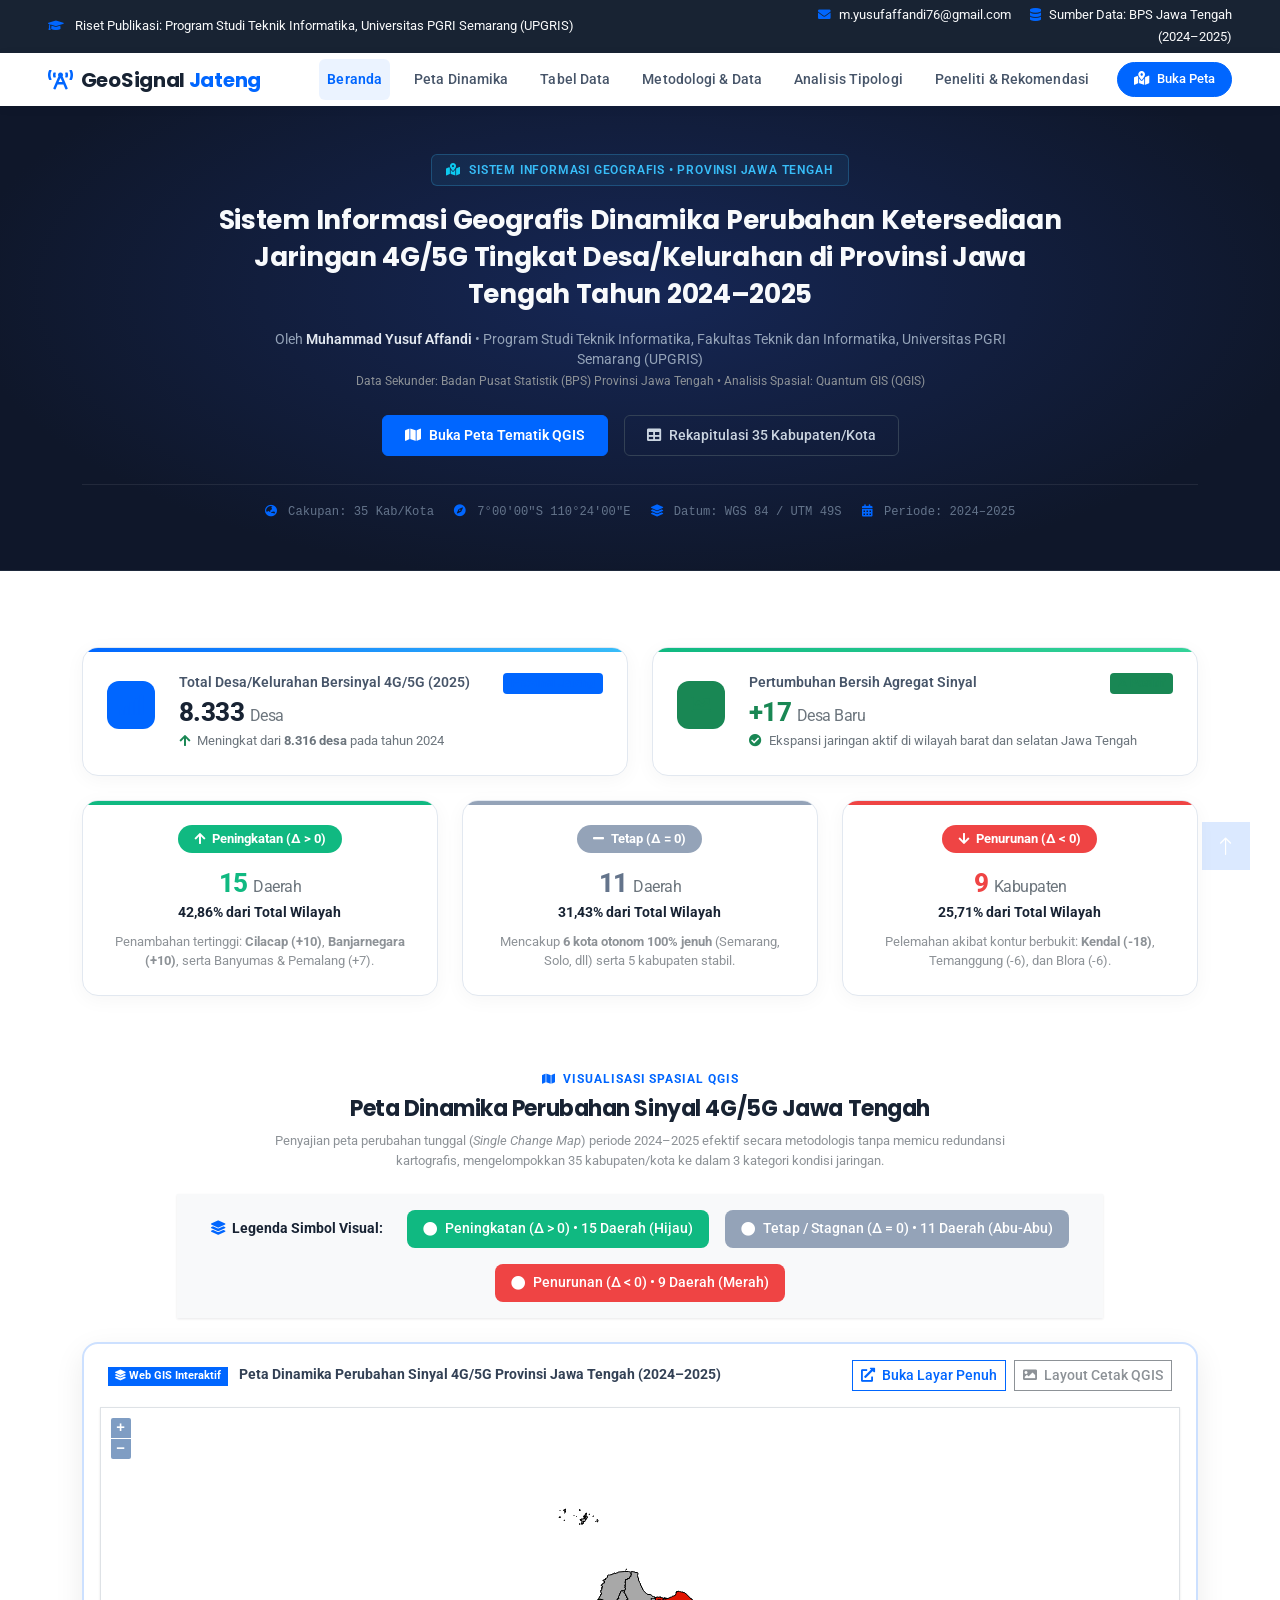
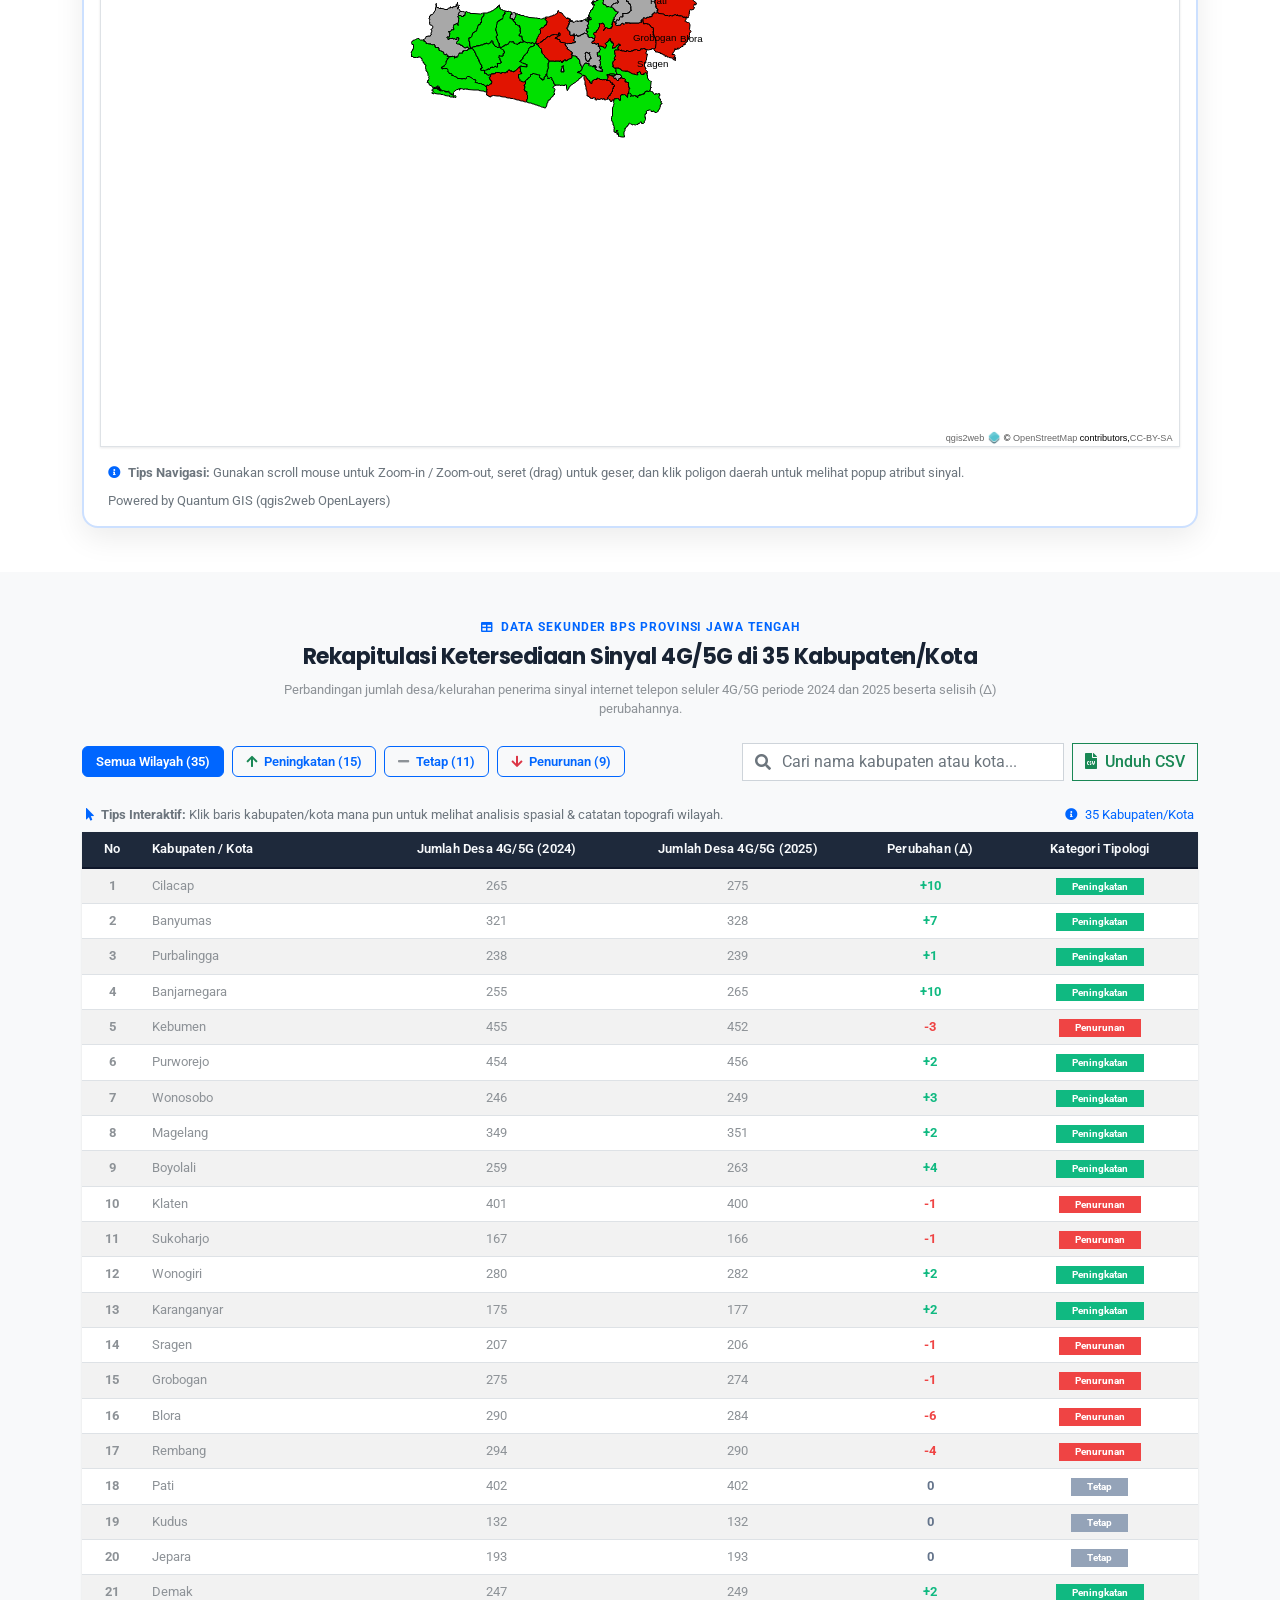
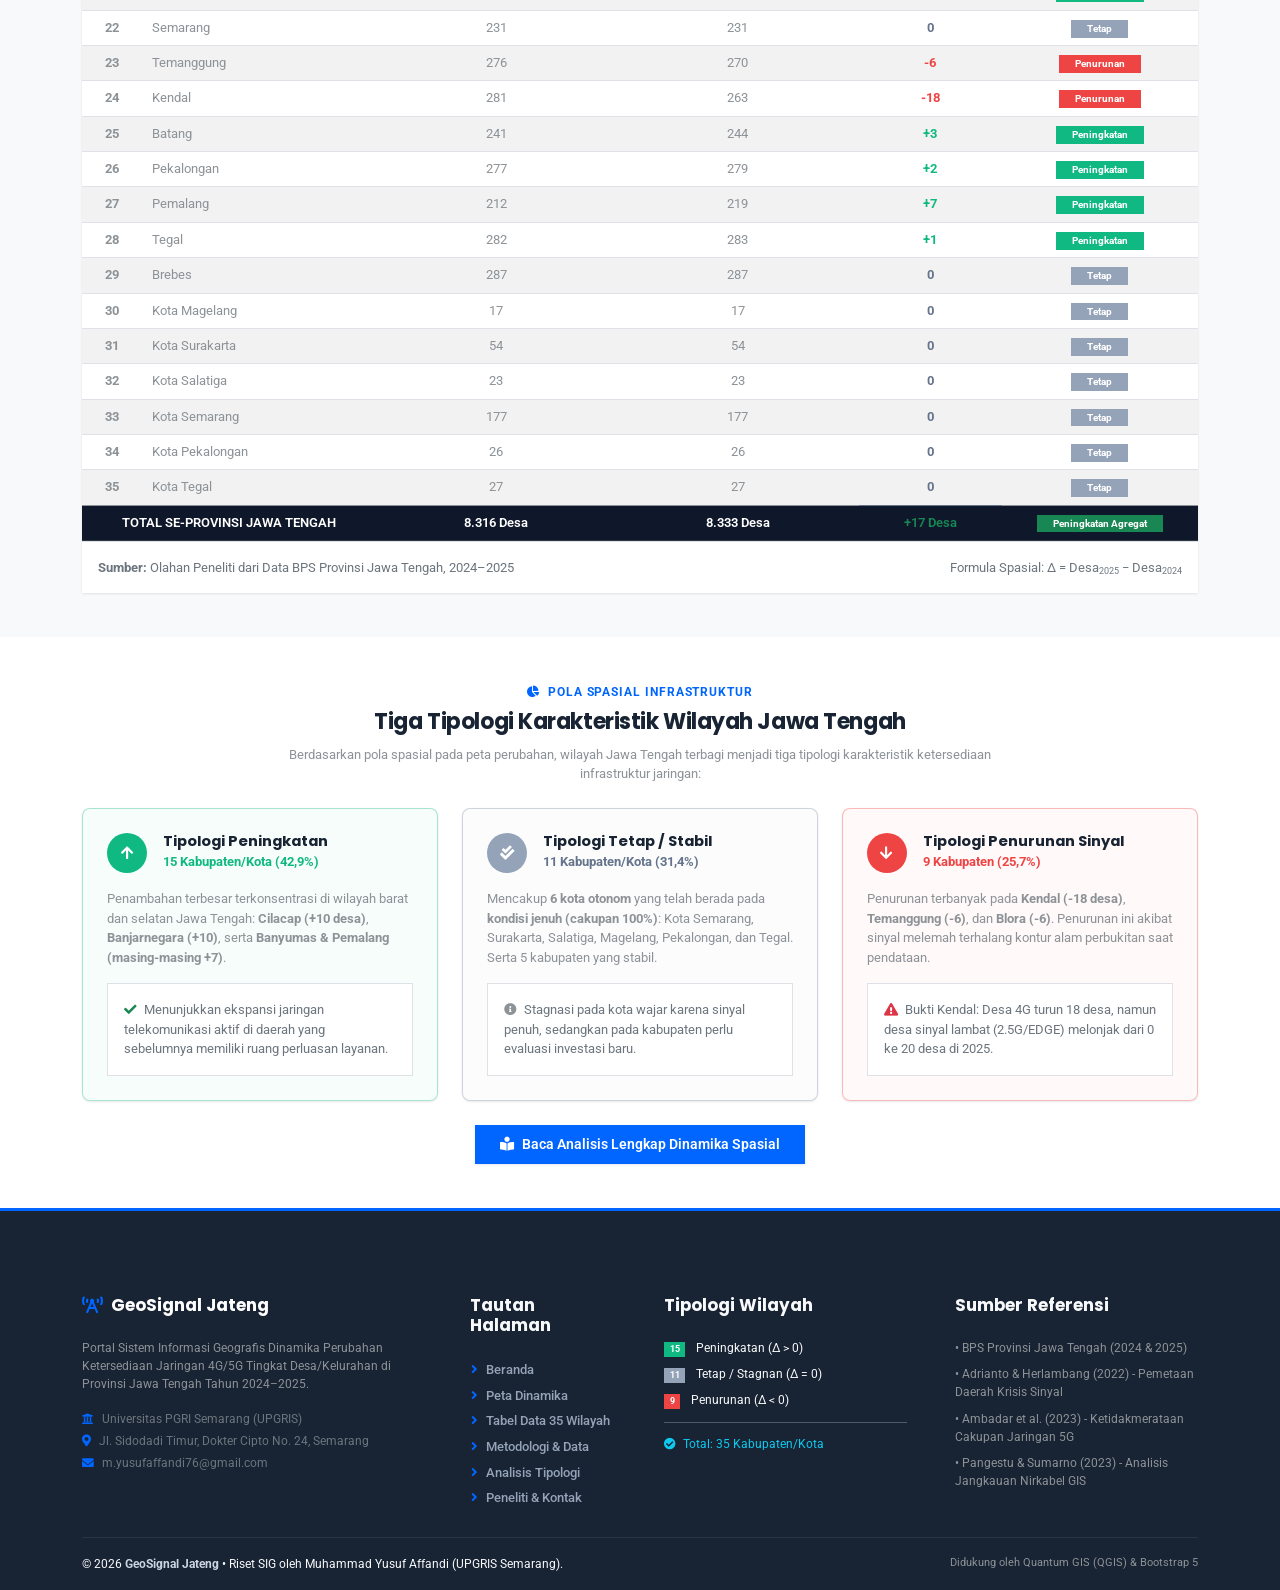
==== home-repair-website-template/index.html @ e132bce0 "feat(core): inisialisasi repositori sistem informasi geografis dinamika sinyal 4g/5g jateng" ====
<!DOCTYPE html>
<html lang="id">

<head>
    <meta charset="utf-8">
    <title>GeoSignal Jateng - SIG Dinamika Perubahan Jaringan 4G/5G Jawa Tengah (2024-2025)</title>
    <meta content="width=device-width, initial-scale=1.0" name="viewport">
    <meta content="Sistem Informasi Geografis, SIG 4G 5G, Jawa Tengah, QGIS, BPS Jateng, Dinamika Sinyal" name="keywords">
    <meta content="Visualisasi spasial perubahan ketersediaan jaringan sinyal 4G/5G tingkat desa/kelurahan di 35 Kabupaten/Kota Provinsi Jawa Tengah tahun 2024-2025 berbasis QGIS." name="description">

    <!-- Favicon -->
    <link href="img/favicon.ico" rel="icon">

    <!-- Google Web Fonts -->
    <link rel="preconnect" href="https://fonts.googleapis.com">
    <link rel="preconnect" href="https://fonts.gstatic.com" crossorigin>
    <link href="https://fonts.googleapis.com/css2?family=Roboto:wght@400;500;700&family=Poppins:wght@600;700;800&display=swap" rel="stylesheet"> 

    <!-- Icon Font Stylesheet -->
    <link href="https://cdnjs.cloudflare.com/ajax/libs/font-awesome/5.10.0/css/all.min.css" rel="stylesheet">
    <link href="https://cdn.jsdelivr.net/npm/bootstrap-icons@1.4.1/font/bootstrap-icons.css" rel="stylesheet">

    <!-- Libraries Stylesheet -->
    <link href="lib/animate/animate.min.css" rel="stylesheet">
    <link href="lib/owlcarousel/assets/owl.carousel.min.css" rel="stylesheet">

    <!-- Customized Bootstrap Stylesheet -->
    <link href="css/bootstrap.min.css" rel="stylesheet">

    <!-- Template Stylesheet -->
    <link href="css/style.css" rel="stylesheet">
</head>

<body>
    <!-- Spinner Start -->
    <div id="spinner" class="show bg-white position-fixed translate-middle w-100 vh-100 top-50 start-50 d-flex align-items-center justify-content-center">
        <div class="spinner-grow text-primary" role="status"></div>
    </div>
    <!-- Spinner End -->


    <!-- Topbar Start -->
    <div class="container-fluid bg-dark text-light px-0 py-1 d-none d-lg-block style="font-size: 0.82rem;" border-bottom border-primary border-opacity-25">
        <div class="row gx-0 align-items-center">
            <div class="col-lg-7 px-5 text-start">
                <small class="me-3">
                    <i class="fa fa-graduation-cap text-primary me-2"></i>
                    Riset Publikasi: Program Studi Teknik Informatika, Universitas PGRI Semarang (UPGRIS)
                </small>
            </div>
            <div class="col-lg-5 px-5 text-end">
                <small class="me-3">
                    <i class="fa fa-envelope text-primary me-2"></i>m.yusufaffandi76@gmail.com
                </small>
                <small>
                    <i class="fa fa-database text-primary me-2"></i>Sumber Data: BPS Jawa Tengah (2024–2025)
                </small>
            </div>
        </div>
    </div>
    <!-- Topbar End -->


    <!-- Navbar Start -->
    <nav class="navbar navbar-expand-lg bg-white navbar-light sticky-top px-4 px-lg-5 py-lg-0 shadow-sm">
        <a href="index.html" class="navbar-brand d-flex align-items-center">
            <h2 class="m-0 fw-bold">
                <i class="fa fa-broadcast-tower text-primary me-2"></i>GeoSignal <span class="text-primary">Jateng</span>
            </h2>
        </a>
        <button type="button" class="navbar-toggler" data-bs-toggle="collapse" data-bs-target="#navbarCollapse">
            <span class="navbar-toggler-icon"></span>
        </button>
        <div class="collapse navbar-collapse" id="navbarCollapse">
            <div class="navbar-nav ms-auto py-3 py-lg-0">
                <a href="index.html" class="nav-item nav-link active">Beranda</a>
                <a href="#peta-section" class="nav-item nav-link">Peta Dinamika</a>
                <a href="#tabel-section" class="nav-item nav-link">Tabel Data</a>
                <a href="about.html" class="nav-item nav-link">Metodologi &amp; Data</a>
                <a href="analisis.html" class="nav-item nav-link">Analisis Tipologi</a>
                <a href="contact.html" class="nav-item nav-link">Peneliti &amp; Rekomendasi</a>
            </div>
            <a href="#peta-section" class="btn btn-primary py-2 px-4 d-none d-lg-block ms-3">
                <i class="fa fa-map-marked-alt me-2"></i>Buka Peta
            </a>
        </div>
    </nav>
    <!-- Navbar End -->


    <!-- Hero Banner Start (Authentic Academic GIS & Cartographic Extent) -->
    <div class="container-fluid hero-academic-gis py-5 mb-5 wow fadeIn" data-wow-delay="0.1s">
        <div class="container text-center position-relative" style="z-index: 2;">
            <!-- Metadata Subjek & Wilayah -->
            <div class="hero-gis-meta">
                <i class="fa fa-map-marked-alt me-2 text-info"></i> Sistem Informasi Geografis &bull; Provinsi Jawa Tengah
            </div>

            <!-- Judul Artikel: Ukuran Proporsional, Solid & Bebas Efek AI Slop -->
            <h1 class="hero-academic-title">
                Sistem Informasi Geografis Dinamika Perubahan Ketersediaan Jaringan 4G/5G Tingkat Desa/Kelurahan di Provinsi Jawa Tengah Tahun 2024&ndash;2025
            </h1>

            <!-- Penulis & Sumber Data Ilmiah -->
            <p class="hero-author-text">
                Oleh <strong>Muhammad Yusuf Affandi</strong> &bull; Program Studi Teknik Informatika, Fakultas Teknik dan Informatika, Universitas PGRI Semarang (UPGRIS)
                <br>
                <span class="text-secondary small">Data Sekunder: Badan Pusat Statistik (BPS) Provinsi Jawa Tengah &bull; Analisis Spasial: Quantum GIS (QGIS)</span>
            </p>

            <!-- 2 Tombol Aksi Fungsional & Minimalis -->
            <div class="d-flex justify-content-center flex-wrap gap-3">
                <a href="#peta-section" class="btn btn-gis-primary">
                    <i class="fa fa-map me-2"></i>Buka Peta Tematik QGIS
                </a>
                <a href="#tabel-section" class="btn btn-gis-outline">
                    <i class="fa fa-table me-2"></i>Rekapitulasi 35 Kabupaten/Kota
                </a>
            </div>

            <!-- Strip Koordinat Geospasial Asli Jawa Tengah -->
            <div class="hero-spatial-strip">
                <span><i class="fa fa-globe-asia me-1 text-primary"></i> Cakupan: 35 Kab/Kota</span>
                <span><i class="fa fa-compass me-1 text-primary"></i> 7&deg;00'00"S 110&deg;24'00"E</span>
                <span><i class="fa fa-layer-group me-1 text-primary"></i> Datum: WGS 84 / UTM 49S</span>
                <span><i class="fa fa-calendar-alt me-1 text-primary"></i> Periode: 2024&ndash;2025</span>
            </div>
        </div>
    </div>
    <!-- Hero Banner End -->


    <!-- Key Metrics / Fact Counter Start (2-Tier Balanced Grid) -->
    <div class="container-xxl py-4">
        <div class="container">
            <!-- Tier 1: Agregat Provinsi Jawa Tengah -->
            <div class="row g-4 mb-4">
                <!-- Metrik 1: Total Desa 4G/5G 2025 -->
                <div class="col-lg-6 wow fadeInUp" data-wow-delay="0.1s">
                    <div class="metric-card-modern border-accent-primary h-100 d-flex align-items-center p-4">
                        <div class="metric-icon-box bg-primary bg-opacity-10 text-primary me-4">
                            <i class="fa fa-signal"></i>
                        </div>
                        <div class="flex-grow-1">
                            <div class="d-flex justify-content-between align-items-baseline mb-1">
                                <span class="metric-label mb-0">Total Desa/Kelurahan Bersinyal 4G/5G (2025)</span>
                                <span class="metric-pill-tag bg-primary bg-opacity-10 text-primary">Provinsi Jateng</span>
                            </div>
                            <div class="metric-val-large text-dark mb-1">8.333 <span class="fs-6 fw-normal text-muted">Desa</span></div>
                            <div class="text-muted small">
                                <i class="fa fa-arrow-up text-success me-1"></i> Meningkat dari <strong>8.316 desa</strong> pada tahun 2024
                            </div>
                        </div>
                    </div>
                </div>

                <!-- Metrik 2: Pertumbuhan Agregat Bersih -->
                <div class="col-lg-6 wow fadeInUp" data-wow-delay="0.2s">
                    <div class="metric-card-modern border-accent-success h-100 d-flex align-items-center p-4">
                        <div class="metric-icon-box bg-success bg-opacity-10 text-success me-4">
                            <i class="fa fa-chart-line"></i>
                        </div>
                        <div class="flex-grow-1">
                            <div class="d-flex justify-content-between align-items-baseline mb-1">
                                <span class="metric-label mb-0">Pertumbuhan Bersih Agregat Sinyal</span>
                                <span class="metric-pill-tag bg-success bg-opacity-10 text-success">&Delta; Positif</span>
                            </div>
                            <div class="metric-val-large text-success mb-1">+17 <span class="fs-6 fw-normal text-muted">Desa Baru</span></div>
                            <div class="text-muted small">
                                <i class="fa fa-check-circle text-success me-1"></i> Ekspansi jaringan aktif di wilayah barat dan selatan Jawa Tengah
                            </div>
                        </div>
                    </div>
                </div>
            </div>

            <!-- Tier 2: Tiga Tipologi Spasial Jawa Tengah (Grid 3 Simetris) -->
            <div class="row g-4 text-center">
                <!-- Tipologi 1: Peningkatan -->
                <div class="col-md-4 wow fadeInUp" data-wow-delay="0.3s">
                    <div class="metric-card-modern border-accent-peningkatan h-100 p-4">
                        <div class="badge-peningkatan d-inline-block px-3 py-1 rounded-pill mb-3 fw-bold small">
                            <i class="fa fa-arrow-up me-1"></i> Peningkatan (&Delta; &gt; 0)
                        </div>
                        <div class="metric-val-large text-peningkatan mb-1">15 <span class="fs-6 fw-normal text-muted">Daerah</span></div>
                        <div class="fw-bold text-dark mb-2">42,86% dari Total Wilayah</div>
                        <p class="text-secondary small mb-0">
                            Penambahan tertinggi: <strong>Cilacap (+10)</strong>, <strong>Banjarnegara (+10)</strong>, serta Banyumas &amp; Pemalang (+7).
                        </p>
                    </div>
                </div>

                <!-- Tipologi 2: Tetap / Stagnan -->
                <div class="col-md-4 wow fadeInUp" data-wow-delay="0.4s">
                    <div class="metric-card-modern border-accent-tetap h-100 p-4">
                        <div class="badge-tetap d-inline-block px-3 py-1 rounded-pill mb-3 fw-bold small">
                            <i class="fa fa-minus me-1"></i> Tetap (&Delta; = 0)
                        </div>
                        <div class="metric-val-large text-tetap mb-1">11 <span class="fs-6 fw-normal text-muted">Daerah</span></div>
                        <div class="fw-bold text-dark mb-2">31,43% dari Total Wilayah</div>
                        <p class="text-secondary small mb-0">
                            Mencakup <strong>6 kota otonom 100% jenuh</strong> (Semarang, Solo, dll) serta 5 kabupaten stabil.
                        </p>
                    </div>
                </div>

                <!-- Tipologi 3: Penurunan Sinyal -->
                <div class="col-md-4 wow fadeInUp" data-wow-delay="0.5s">
                    <div class="metric-card-modern border-accent-penurunan h-100 p-4">
                        <div class="badge-penurunan d-inline-block px-3 py-1 rounded-pill mb-3 fw-bold small">
                            <i class="fa fa-arrow-down me-1"></i> Penurunan (&Delta; &lt; 0)
                        </div>
                        <div class="metric-val-large text-penurunan mb-1">9 <span class="fs-6 fw-normal text-muted">Kabupaten</span></div>
                        <div class="fw-bold text-dark mb-2">25,71% dari Total Wilayah</div>
                        <p class="text-secondary small mb-0">
                            Pelemahan akibat kontur berbukit: <strong>Kendal (-18)</strong>, Temanggung (-6), dan Blora (-6).
                        </p>
                    </div>
                </div>
            </div>
        </div>
    </div>
    <!-- Key Metrics End -->


    <!-- Interactive Map Section Start -->
    <div id="peta-section" class="container-xxl py-5">
        <div class="container">
            <div class="text-center mx-auto mb-4 wow fadeInUp" data-wow-delay="0.1s" style="max-width: 760px;">
                <span class="section-kicker"><i class="fa fa-map me-1"></i> Visualisasi Spasial QGIS</span>
                <h2 class="display-6 fw-bold text-dark">Peta Dinamika Perubahan Sinyal 4G/5G Jawa Tengah</h2>
                <p class="text-secondary small mb-0">
                    Penyajian peta perubahan tunggal (<em>Single Change Map</em>) periode 2024–2025 efektif secara metodologis tanpa memicu redundansi kartografis, mengelompokkan 35 kabupaten/kota ke dalam 3 kategori kondisi jaringan.
                </p>
            </div>

            <!-- Legenda Resmi -->
            <div class="row justify-content-center mb-4 wow fadeInUp" data-wow-delay="0.2s">
                <div class="col-lg-10">
                    <div class="card border-0 shadow-sm p-3 bg-light rounded-3">
                        <div class="d-flex flex-wrap justify-content-center align-items-center gap-3">
                            <span class="fw-bold text-dark me-2"><i class="fa fa-layer-group text-primary me-1"></i> Legenda Simbol Visual:</span>
                            <div class="legend-badge-item badge-peningkatan">
                                <i class="fa fa-circle me-2"></i> Peningkatan (&Delta; &gt; 0) &bull; 15 Daerah (Hijau)
                            </div>
                            <div class="legend-badge-item badge-tetap">
                                <i class="fa fa-circle me-2"></i> Tetap / Stagnan (&Delta; = 0) &bull; 11 Daerah (Abu-Abu)
                            </div>
                            <div class="legend-badge-item badge-penurunan">
                                <i class="fa fa-circle me-2"></i> Penurunan (&Delta; &lt; 0) &bull; 9 Daerah (Merah)
                            </div>
                        </div>
                    </div>
                </div>
            </div>

            <!-- Wadah Peta Tematik (Iframe Web GIS qgis2web OpenLayers) -->
            <div class="row justify-content-center wow fadeInUp" data-wow-delay="0.3s">
                <div class="col-lg-12">
                    <div class="map-frame-box p-3">
                        <div class="d-flex justify-content-between align-items-center mb-3 px-2 flex-wrap gap-2">
                            <div>
                                <span class="badge bg-primary me-2"><i class="fa fa-layer-group"></i> Web GIS Interaktif</span>
                                <strong>Peta Dinamika Perubahan Sinyal 4G/5G Provinsi Jawa Tengah (2024–2025)</strong>
                            </div>
                            <div class="d-flex align-items-center gap-2">
                                <a href="peta/index.html" target="_blank" class="btn btn-sm btn-outline-primary" title="Buka peta interaktif di tab baru">
                                    <i class="fa fa-external-link-alt me-1"></i> Buka Layar Penuh
                                </a>
                                <button class="btn btn-sm btn-outline-secondary" data-bs-toggle="modal" data-bs-target="#mapZoomModal" title="Lihat gambar layout cetak resmi">
                                    <i class="fa fa-image me-1"></i> Layout Cetak QGIS
                                </button>
                            </div>
                        </div>

                        <!-- Iframe Peta Interaktif qgis2web -->
                        <div class="position-relative overflow-hidden rounded-3 border bg-light shadow-sm" style="height: 640px;">
                            <iframe src="peta/index.html" class="w-100 h-100 border-0" title="Peta Interaktif Dinamika Sinyal 4G/5G Jawa Tengah" allowfullscreen></iframe>
                        </div>

                        <div class="d-flex justify-content-between align-items-center mt-3 px-2 text-muted small flex-wrap gap-2">
                            <span><i class="fa fa-info-circle text-primary me-1"></i> <strong>Tips Navigasi:</strong> Gunakan scroll mouse untuk Zoom-in / Zoom-out, seret (drag) untuk geser, dan klik poligon daerah untuk melihat popup atribut sinyal.</span>
                            <span>Powered by Quantum GIS (qgis2web OpenLayers)</span>
                        </div>
                    </div>
                </div>
            </div>
        </div>
    </div>
    <!-- Interactive Map Section End -->


    <!-- Interactive Data Table Section Start -->
    <div id="tabel-section" class="container-xxl py-5 bg-light">
        <div class="container">
            <div class="text-center mx-auto mb-4 wow fadeInUp" data-wow-delay="0.1s" style="max-width: 760px;">
                <span class="section-kicker"><i class="fa fa-table me-1"></i> Data Sekunder BPS Provinsi Jawa Tengah</span>
                <h2 class="display-6 fw-bold text-dark">Rekapitulasi Ketersediaan Sinyal 4G/5G di 35 Kabupaten/Kota</h2>
                <p class="text-secondary small mb-0">
                    Perbandingan jumlah desa/kelurahan penerima sinyal internet telepon seluler 4G/5G periode 2024 dan 2025 beserta selisih (&Delta;) perubahannya.
                </p>
            </div>

            <!-- Kontrol Filter & Pencarian -->
            <div class="row align-items-center mb-4 g-3 wow fadeInUp" data-wow-delay="0.2s">
                <div class="col-md-7">
                    <div class="filter-btn-group d-flex flex-wrap gap-2">
                        <button type="button" class="btn btn-filter-status active btn-primary" data-filter="all">
                            Semua Wilayah (<span id="visible-row-count">35</span>)
                        </button>
                        <button type="button" class="btn btn-filter-status btn-outline-primary" data-filter="peningkatan">
                            <i class="fa fa-arrow-up text-success me-1"></i> Peningkatan (15)
                        </button>
                        <button type="button" class="btn btn-filter-status btn-outline-primary" data-filter="tetap">
                            <i class="fa fa-minus text-secondary me-1"></i> Tetap (11)
                        </button>
                        <button type="button" class="btn btn-filter-status btn-outline-primary" data-filter="penurunan">
                            <i class="fa fa-arrow-down text-danger me-1"></i> Penurunan (9)
                        </button>
                    </div>
                </div>
                <div class="col-md-5 d-flex gap-2">
                    <div class="input-group">
                        <span class="input-group-text bg-white border-end-0"><i class="fa fa-search text-muted"></i></span>
                        <input type="text" id="table-search-input" class="form-control border-start-0 ps-0" placeholder="Cari nama kabupaten atau kota...">
                    </div>
                    <button class="btn btn-outline-success text-nowrap" id="btn-export-csv" title="Unduh Tabel Data CSV">
                        <i class="fa fa-file-csv me-1"></i> Unduh CSV
                    </button>
                </div>
            </div>

            <!-- Tip Klik Baris -->
            <div class="d-flex justify-content-between align-items-center mb-2 px-1 text-muted small">
                <span><i class="fa fa-mouse-pointer text-primary me-1"></i> <strong>Tips Interaktif:</strong> Klik baris kabupaten/kota mana pun untuk melihat analisis spasial &amp; catatan topografi wilayah.</span>
                <span class="text-primary fw-semibold"><i class="fa fa-info-circle me-1"></i> 35 Kabupaten/Kota</span>
            </div>

            <!-- Tabel Data -->
            <div class="card border-0 shadow-sm rounded-4 overflow-hidden wow fadeInUp" data-wow-delay="0.3s">
                <div class="table-responsive">
                    <table class="table table-striped table-hover table-geosignal mb-0 align-middle" id="table-35-jateng">
                        <thead>
                            <tr>
                                <th class="text-center" style="width: 60px;">No</th>
                                <th>Kabupaten / Kota</th>
                                <th class="text-center">Jumlah Desa 4G/5G (2024)</th>
                                <th class="text-center">Jumlah Desa 4G/5G (2025)</th>
                                <th class="text-center">Perubahan (&Delta;)</th>
                                <th class="text-center">Kategori Tipologi</th>
                            </tr>
                        </thead>
                        <tbody id="data-table-body">
                            <tr data-status="peningkatan">
                                <td class="text-center fw-bold">1</td>
                                <td class="fw-semibold">Cilacap</td>
                                <td class="text-center">265</td>
                                <td class="text-center">275</td>
                                <td class="text-center fw-bold text-peningkatan">+10</td>
                                <td class="text-center"><span class="badge badge-peningkatan px-3 py-1">Peningkatan</span></td>
                            </tr>
                            <tr data-status="peningkatan">
                                <td class="text-center fw-bold">2</td>
                                <td class="fw-semibold">Banyumas</td>
                                <td class="text-center">321</td>
                                <td class="text-center">328</td>
                                <td class="text-center fw-bold text-peningkatan">+7</td>
                                <td class="text-center"><span class="badge badge-peningkatan px-3 py-1">Peningkatan</span></td>
                            </tr>
                            <tr data-status="peningkatan">
                                <td class="text-center fw-bold">3</td>
                                <td class="fw-semibold">Purbalingga</td>
                                <td class="text-center">238</td>
                                <td class="text-center">239</td>
                                <td class="text-center fw-bold text-peningkatan">+1</td>
                                <td class="text-center"><span class="badge badge-peningkatan px-3 py-1">Peningkatan</span></td>
                            </tr>
                            <tr data-status="peningkatan">
                                <td class="text-center fw-bold">4</td>
                                <td class="fw-semibold">Banjarnegara</td>
                                <td class="text-center">255</td>
                                <td class="text-center">265</td>
                                <td class="text-center fw-bold text-peningkatan">+10</td>
                                <td class="text-center"><span class="badge badge-peningkatan px-3 py-1">Peningkatan</span></td>
                            </tr>
                            <tr data-status="penurunan">
                                <td class="text-center fw-bold">5</td>
                                <td class="fw-semibold">Kebumen</td>
                                <td class="text-center">455</td>
                                <td class="text-center">452</td>
                                <td class="text-center fw-bold text-penurunan">-3</td>
                                <td class="text-center"><span class="badge badge-penurunan px-3 py-1">Penurunan</span></td>
                            </tr>
                            <tr data-status="peningkatan">
                                <td class="text-center fw-bold">6</td>
                                <td class="fw-semibold">Purworejo</td>
                                <td class="text-center">454</td>
                                <td class="text-center">456</td>
                                <td class="text-center fw-bold text-peningkatan">+2</td>
                                <td class="text-center"><span class="badge badge-peningkatan px-3 py-1">Peningkatan</span></td>
                            </tr>
                            <tr data-status="peningkatan">
                                <td class="text-center fw-bold">7</td>
                                <td class="fw-semibold">Wonosobo</td>
                                <td class="text-center">246</td>
                                <td class="text-center">249</td>
                                <td class="text-center fw-bold text-peningkatan">+3</td>
                                <td class="text-center"><span class="badge badge-peningkatan px-3 py-1">Peningkatan</span></td>
                            </tr>
                            <tr data-status="peningkatan">
                                <td class="text-center fw-bold">8</td>
                                <td class="fw-semibold">Magelang</td>
                                <td class="text-center">349</td>
                                <td class="text-center">351</td>
                                <td class="text-center fw-bold text-peningkatan">+2</td>
                                <td class="text-center"><span class="badge badge-peningkatan px-3 py-1">Peningkatan</span></td>
                            </tr>
                            <tr data-status="peningkatan">
                                <td class="text-center fw-bold">9</td>
                                <td class="fw-semibold">Boyolali</td>
                                <td class="text-center">259</td>
                                <td class="text-center">263</td>
                                <td class="text-center fw-bold text-peningkatan">+4</td>
                                <td class="text-center"><span class="badge badge-peningkatan px-3 py-1">Peningkatan</span></td>
                            </tr>
                            <tr data-status="penurunan">
                                <td class="text-center fw-bold">10</td>
                                <td class="fw-semibold">Klaten</td>
                                <td class="text-center">401</td>
                                <td class="text-center">400</td>
                                <td class="text-center fw-bold text-penurunan">-1</td>
                                <td class="text-center"><span class="badge badge-penurunan px-3 py-1">Penurunan</span></td>
                            </tr>
                            <tr data-status="penurunan">
                                <td class="text-center fw-bold">11</td>
                                <td class="fw-semibold">Sukoharjo</td>
                                <td class="text-center">167</td>
                                <td class="text-center">166</td>
                                <td class="text-center fw-bold text-penurunan">-1</td>
                                <td class="text-center"><span class="badge badge-penurunan px-3 py-1">Penurunan</span></td>
                            </tr>
                            <tr data-status="peningkatan">
                                <td class="text-center fw-bold">12</td>
                                <td class="fw-semibold">Wonogiri</td>
                                <td class="text-center">280</td>
                                <td class="text-center">282</td>
                                <td class="text-center fw-bold text-peningkatan">+2</td>
                                <td class="text-center"><span class="badge badge-peningkatan px-3 py-1">Peningkatan</span></td>
                            </tr>
                            <tr data-status="peningkatan">
                                <td class="text-center fw-bold">13</td>
                                <td class="fw-semibold">Karanganyar</td>
                                <td class="text-center">175</td>
                                <td class="text-center">177</td>
                                <td class="text-center fw-bold text-peningkatan">+2</td>
                                <td class="text-center"><span class="badge badge-peningkatan px-3 py-1">Peningkatan</span></td>
                            </tr>
                            <tr data-status="penurunan">
                                <td class="text-center fw-bold">14</td>
                                <td class="fw-semibold">Sragen</td>
                                <td class="text-center">207</td>
                                <td class="text-center">206</td>
                                <td class="text-center fw-bold text-penurunan">-1</td>
                                <td class="text-center"><span class="badge badge-penurunan px-3 py-1">Penurunan</span></td>
                            </tr>
                            <tr data-status="penurunan">
                                <td class="text-center fw-bold">15</td>
                                <td class="fw-semibold">Grobogan</td>
                                <td class="text-center">275</td>
                                <td class="text-center">274</td>
                                <td class="text-center fw-bold text-penurunan">-1</td>
                                <td class="text-center"><span class="badge badge-penurunan px-3 py-1">Penurunan</span></td>
                            </tr>
                            <tr data-status="penurunan">
                                <td class="text-center fw-bold">16</td>
                                <td class="fw-semibold">Blora</td>
                                <td class="text-center">290</td>
                                <td class="text-center">284</td>
                                <td class="text-center fw-bold text-penurunan">-6</td>
                                <td class="text-center"><span class="badge badge-penurunan px-3 py-1">Penurunan</span></td>
                            </tr>
                            <tr data-status="penurunan">
                                <td class="text-center fw-bold">17</td>
                                <td class="fw-semibold">Rembang</td>
                                <td class="text-center">294</td>
                                <td class="text-center">290</td>
                                <td class="text-center fw-bold text-penurunan">-4</td>
                                <td class="text-center"><span class="badge badge-penurunan px-3 py-1">Penurunan</span></td>
                            </tr>
                            <tr data-status="tetap">
                                <td class="text-center fw-bold">18</td>
                                <td class="fw-semibold">Pati</td>
                                <td class="text-center">402</td>
                                <td class="text-center">402</td>
                                <td class="text-center fw-bold text-tetap">0</td>
                                <td class="text-center"><span class="badge badge-tetap px-3 py-1">Tetap</span></td>
                            </tr>
                            <tr data-status="tetap">
                                <td class="text-center fw-bold">19</td>
                                <td class="fw-semibold">Kudus</td>
                                <td class="text-center">132</td>
                                <td class="text-center">132</td>
                                <td class="text-center fw-bold text-tetap">0</td>
                                <td class="text-center"><span class="badge badge-tetap px-3 py-1">Tetap</span></td>
                            </tr>
                            <tr data-status="tetap">
                                <td class="text-center fw-bold">20</td>
                                <td class="fw-semibold">Jepara</td>
                                <td class="text-center">193</td>
                                <td class="text-center">193</td>
                                <td class="text-center fw-bold text-tetap">0</td>
                                <td class="text-center"><span class="badge badge-tetap px-3 py-1">Tetap</span></td>
                            </tr>
                            <tr data-status="peningkatan">
                                <td class="text-center fw-bold">21</td>
                                <td class="fw-semibold">Demak</td>
                                <td class="text-center">247</td>
                                <td class="text-center">249</td>
                                <td class="text-center fw-bold text-peningkatan">+2</td>
                                <td class="text-center"><span class="badge badge-peningkatan px-3 py-1">Peningkatan</span></td>
                            </tr>
                            <tr data-status="tetap">
                                <td class="text-center fw-bold">22</td>
                                <td class="fw-semibold">Semarang</td>
                                <td class="text-center">231</td>
                                <td class="text-center">231</td>
                                <td class="text-center fw-bold text-tetap">0</td>
                                <td class="text-center"><span class="badge badge-tetap px-3 py-1">Tetap</span></td>
                            </tr>
                            <tr data-status="penurunan">
                                <td class="text-center fw-bold">23</td>
                                <td class="fw-semibold">Temanggung</td>
                                <td class="text-center">276</td>
                                <td class="text-center">270</td>
                                <td class="text-center fw-bold text-penurunan">-6</td>
                                <td class="text-center"><span class="badge badge-penurunan px-3 py-1">Penurunan</span></td>
                            </tr>
                            <tr data-status="penurunan">
                                <td class="text-center fw-bold">24</td>
                                <td class="fw-semibold">Kendal</td>
                                <td class="text-center">281</td>
                                <td class="text-center">263</td>
                                <td class="text-center fw-bold text-penurunan">-18</td>
                                <td class="text-center"><span class="badge badge-penurunan px-3 py-1">Penurunan</span></td>
                            </tr>
                            <tr data-status="peningkatan">
                                <td class="text-center fw-bold">25</td>
                                <td class="fw-semibold">Batang</td>
                                <td class="text-center">241</td>
                                <td class="text-center">244</td>
                                <td class="text-center fw-bold text-peningkatan">+3</td>
                                <td class="text-center"><span class="badge badge-peningkatan px-3 py-1">Peningkatan</span></td>
                            </tr>
                            <tr data-status="peningkatan">
                                <td class="text-center fw-bold">26</td>
                                <td class="fw-semibold">Pekalongan</td>
                                <td class="text-center">277</td>
                                <td class="text-center">279</td>
                                <td class="text-center fw-bold text-peningkatan">+2</td>
                                <td class="text-center"><span class="badge badge-peningkatan px-3 py-1">Peningkatan</span></td>
                            </tr>
                            <tr data-status="peningkatan">
                                <td class="text-center fw-bold">27</td>
                                <td class="fw-semibold">Pemalang</td>
                                <td class="text-center">212</td>
                                <td class="text-center">219</td>
                                <td class="text-center fw-bold text-peningkatan">+7</td>
                                <td class="text-center"><span class="badge badge-peningkatan px-3 py-1">Peningkatan</span></td>
                            </tr>
                            <tr data-status="peningkatan">
                                <td class="text-center fw-bold">28</td>
                                <td class="fw-semibold">Tegal</td>
                                <td class="text-center">282</td>
                                <td class="text-center">283</td>
                                <td class="text-center fw-bold text-peningkatan">+1</td>
                                <td class="text-center"><span class="badge badge-peningkatan px-3 py-1">Peningkatan</span></td>
                            </tr>
                            <tr data-status="tetap">
                                <td class="text-center fw-bold">29</td>
                                <td class="fw-semibold">Brebes</td>
                                <td class="text-center">287</td>
                                <td class="text-center">287</td>
                                <td class="text-center fw-bold text-tetap">0</td>
                                <td class="text-center"><span class="badge badge-tetap px-3 py-1">Tetap</span></td>
                            </tr>
                            <tr data-status="tetap">
                                <td class="text-center fw-bold">30</td>
                                <td class="fw-semibold">Kota Magelang</td>
                                <td class="text-center">17</td>
                                <td class="text-center">17</td>
                                <td class="text-center fw-bold text-tetap">0</td>
                                <td class="text-center"><span class="badge badge-tetap px-3 py-1">Tetap</span></td>
                            </tr>
                            <tr data-status="tetap">
                                <td class="text-center fw-bold">31</td>
                                <td class="fw-semibold">Kota Surakarta</td>
                                <td class="text-center">54</td>
                                <td class="text-center">54</td>
                                <td class="text-center fw-bold text-tetap">0</td>
                                <td class="text-center"><span class="badge badge-tetap px-3 py-1">Tetap</span></td>
                            </tr>
                            <tr data-status="tetap">
                                <td class="text-center fw-bold">32</td>
                                <td class="fw-semibold">Kota Salatiga</td>
                                <td class="text-center">23</td>
                                <td class="text-center">23</td>
                                <td class="text-center fw-bold text-tetap">0</td>
                                <td class="text-center"><span class="badge badge-tetap px-3 py-1">Tetap</span></td>
                            </tr>
                            <tr data-status="tetap">
                                <td class="text-center fw-bold">33</td>
                                <td class="fw-semibold">Kota Semarang</td>
                                <td class="text-center">177</td>
                                <td class="text-center">177</td>
                                <td class="text-center fw-bold text-tetap">0</td>
                                <td class="text-center"><span class="badge badge-tetap px-3 py-1">Tetap</span></td>
                            </tr>
                            <tr data-status="tetap">
                                <td class="text-center fw-bold">34</td>
                                <td class="fw-semibold">Kota Pekalongan</td>
                                <td class="text-center">26</td>
                                <td class="text-center">26</td>
                                <td class="text-center fw-bold text-tetap">0</td>
                                <td class="text-center"><span class="badge badge-tetap px-3 py-1">Tetap</span></td>
                            </tr>
                            <tr data-status="tetap">
                                <td class="text-center fw-bold">35</td>
                                <td class="fw-semibold">Kota Tegal</td>
                                <td class="text-center">27</td>
                                <td class="text-center">27</td>
                                <td class="text-center fw-bold text-tetap">0</td>
                                <td class="text-center"><span class="badge badge-tetap px-3 py-1">Tetap</span></td>
                            </tr>
                        </tbody>
                        <tfoot class="table-dark">
                            <tr>
                                <th colspan="2" class="text-center">TOTAL SE-PROVINSI JAWA TENGAH</th>
                                <th class="text-center">8.316 Desa</th>
                                <th class="text-center">8.333 Desa</th>
                                <th class="text-center text-success">+17 Desa</th>
                                <th class="text-center"><span class="badge bg-success px-3 py-1">Peningkatan Agregat</span></th>
                            </tr>
                        </tfoot>
                    </table>
                </div>
                <div class="card-footer bg-white p-3 text-muted small d-flex justify-content-between flex-wrap gap-2">
                    <span><strong>Sumber:</strong> Olahan Peneliti dari Data BPS Provinsi Jawa Tengah, 2024–2025</span>
                    <span>Formula Spasial: &Delta; = Desa<sub>2025</sub> &minus; Desa<sub>2024</sub></span>
                </div>
            </div>
        </div>
    </div>
    <!-- Interactive Data Table Section End -->


    <!-- 3 Tipologi Wilayah Highlight Start -->
    <div class="container-xxl py-5">
        <div class="container">
            <div class="text-center mx-auto mb-4 wow fadeInUp" data-wow-delay="0.1s" style="max-width: 760px;">
                <span class="section-kicker"><i class="fa fa-chart-pie me-1"></i> Pola Spasial Infrastruktur</span>
                <h2 class="display-6 fw-bold text-dark">Tiga Tipologi Karakteristik Wilayah Jawa Tengah</h2>
                <p class="text-secondary small mb-0">
                    Berdasarkan pola spasial pada peta perubahan, wilayah Jawa Tengah terbagi menjadi tiga tipologi karakteristik ketersediaan infrastruktur jaringan:
                </p>
            </div>

            <div class="row g-4">
                <!-- Tipologi 1: Peningkatan -->
                <div class="col-lg-4 col-md-6 wow fadeInUp" data-wow-delay="0.1s">
                    <div class="callout-card callout-peningkatan h-100 p-4 shadow-sm">
                        <div class="d-flex align-items-center mb-3">
                            <div class="badge-peningkatan p-2 rounded-circle me-3" style="width: 40px; height: 40px; display: flex; align-items: center; justify-content: center;">
                                <i class="fa fa-arrow-up"></i>
                            </div>
                            <div>
                                <h5 class="fw-bold text-dark mb-0">Tipologi Peningkatan</h5>
                                <small class="text-peningkatan fw-bold">15 Kabupaten/Kota (42,9%)</small>
                            </div>
                        </div>
                        <p class="text-secondary small mb-3 leading-normal">
                            Penambahan terbesar terkonsentrasi di wilayah barat dan selatan Jawa Tengah: <strong>Cilacap (+10 desa)</strong>, <strong>Banjarnegara (+10)</strong>, serta <strong>Banyumas &amp; Pemalang (masing-masing +7)</strong>.
                        </p>
                        <div class="bg-white border p-3 rounded-2 small text-muted">
                            <i class="fa fa-check text-success me-1"></i> Menunjukkan ekspansi jaringan telekomunikasi aktif di daerah yang sebelumnya memiliki ruang perluasan layanan.
                        </div>
                    </div>
                </div>

                <!-- Tipologi 2: Tetap / Stagnan -->
                <div class="col-lg-4 col-md-6 wow fadeInUp" data-wow-delay="0.2s">
                    <div class="callout-card callout-tetap h-100 p-4 shadow-sm">
                        <div class="d-flex align-items-center mb-3">
                            <div class="badge-tetap p-2 rounded-circle me-3" style="width: 40px; height: 40px; display: flex; align-items: center; justify-content: center;">
                                <i class="fa fa-check-double"></i>
                            </div>
                            <div>
                                <h5 class="fw-bold text-dark mb-0">Tipologi Tetap / Stabil</h5>
                                <small class="text-tetap fw-bold">11 Kabupaten/Kota (31,4%)</small>
                            </div>
                        </div>
                        <p class="text-secondary small mb-3 leading-normal">
                            Mencakup <strong>6 kota otonom</strong> yang telah berada pada <strong>kondisi jenuh (cakupan 100%)</strong>: Kota Semarang, Surakarta, Salatiga, Magelang, Pekalongan, dan Tegal. Serta 5 kabupaten yang stabil.
                        </p>
                        <div class="bg-white border p-3 rounded-2 small text-muted">
                            <i class="fa fa-info-circle text-secondary me-1"></i> Stagnasi pada kota wajar karena sinyal penuh, sedangkan pada kabupaten perlu evaluasi investasi baru.
                        </div>
                    </div>
                </div>

                <!-- Tipologi 3: Penurunan & Kasus Kendal -->
                <div class="col-lg-4 col-md-6 wow fadeInUp" data-wow-delay="0.3s">
                    <div class="callout-card callout-penurunan h-100 p-4 shadow-sm">
                        <div class="d-flex align-items-center mb-3">
                            <div class="badge-penurunan p-2 rounded-circle me-3" style="width: 40px; height: 40px; display: flex; align-items: center; justify-content: center;">
                                <i class="fa fa-arrow-down"></i>
                            </div>
                            <div>
                                <h5 class="fw-bold text-dark mb-0">Tipologi Penurunan Sinyal</h5>
                                <small class="text-penurunan fw-bold">9 Kabupaten (25,7%)</small>
                            </div>
                        </div>
                        <p class="text-secondary small mb-3 leading-normal">
                            Penurunan terbanyak pada <strong>Kendal (-18 desa)</strong>, <strong>Temanggung (-6)</strong>, dan <strong>Blora (-6)</strong>. Penurunan ini akibat sinyal melemah terhalang kontur alam perbukitan saat pendataan.
                        </p>
                        <div class="bg-white border p-3 rounded-2 small text-muted">
                            <i class="fa fa-exclamation-triangle text-danger me-1"></i> Bukti Kendal: Desa 4G turun 18 desa, namun desa sinyal lambat (2.5G/EDGE) melonjak dari 0 ke 20 desa di 2025.
                        </div>
                    </div>
                </div>
            </div>

            <!-- CTA Menuju Halaman Analisis Lengkap -->
            <div class="text-center mt-4">
                <a href="analisis.html" class="btn btn-primary py-2 px-4 shadow-sm" style="font-size: 0.88rem; font-weight: 600;">
                    <i class="fa fa-book-reader me-2"></i>Baca Analisis Lengkap Dinamika Spasial
                </a>
            </div>
        </div>
    </div>
            </div>
        </div>
    </div>
    <!-- 3 Tipologi Wilayah End -->


    <!-- Footer Start -->
    <div class="container-fluid bg-dark text-light footer pt-5 wow fadeIn" data-wow-delay="0.1s" style="border-top: 3px solid #0066FF;">
        <div class="container py-5">
            <div class="row g-5">
                <!-- Kolom 1 -->
                <div class="col-lg-4 col-md-6">
                    <h4 class="text-white mb-4">
                        <i class="fa fa-broadcast-tower text-primary me-2"></i>GeoSignal Jateng
                    </h4>
                    <p class="small text-secondary mb-3">
                        Portal Sistem Informasi Geografis Dinamika Perubahan Ketersediaan Jaringan 4G/5G Tingkat Desa/Kelurahan di Provinsi Jawa Tengah Tahun 2024–2025.
                    </p>
                    <div class="small text-muted">
                        <p class="mb-1"><i class="fa fa-university text-primary me-2"></i>Universitas PGRI Semarang (UPGRIS)</p>
                        <p class="mb-1"><i class="fa fa-map-marker-alt text-primary me-2"></i>Jl. Sidodadi Timur, Dokter Cipto No. 24, Semarang</p>
                        <p class="mb-0"><i class="fa fa-envelope text-primary me-2"></i>m.yusufaffandi76@gmail.com</p>
                    </div>
                </div>

                <!-- Kolom 2 -->
                <div class="col-lg-2 col-md-6">
                    <h5 class="text-light mb-4">Tautan Halaman</h5>
                    <a class="btn btn-link" href="index.html">Beranda</a>
                    <a class="btn btn-link" href="#peta-section">Peta Dinamika</a>
                    <a class="btn btn-link" href="#tabel-section">Tabel Data 35 Wilayah</a>
                    <a class="btn btn-link" href="about.html">Metodologi &amp; Data</a>
                    <a class="btn btn-link" href="analisis.html">Analisis Tipologi</a>
                    <a class="btn btn-link" href="contact.html">Peneliti &amp; Kontak</a>
                </div>

                <!-- Kolom 3 -->
                <div class="col-lg-3 col-md-6">
                    <h5 class="text-light mb-4">Tipologi Wilayah</h5>
                    <div class="d-flex flex-column gap-2 small">
                        <span class="text-light"><span class="badge badge-peningkatan me-2">15</span> Peningkatan (&Delta; &gt; 0)</span>
                        <span class="text-light"><span class="badge badge-tetap me-2">11</span> Tetap / Stagnan (&Delta; = 0)</span>
                        <span class="text-light"><span class="badge badge-penurunan me-2">9</span> Penurunan (&Delta; &lt; 0)</span>
                        <hr class="border-secondary my-1">
                        <span class="text-info"><i class="fa fa-check-circle me-1"></i> Total: 35 Kabupaten/Kota</span>
                    </div>
                </div>

                <!-- Kolom 4 -->
                <div class="col-lg-3 col-md-6">
                    <h5 class="text-light mb-4">Sumber Referensi</h5>
                    <ul class="list-unstyled small text-secondary">
                        <li class="mb-2">&bull; BPS Provinsi Jawa Tengah (2024 &amp; 2025)</li>
                        <li class="mb-2">&bull; Adrianto &amp; Herlambang (2022) - Pemetaan Daerah Krisis Sinyal</li>
                        <li class="mb-2">&bull; Ambadar et al. (2023) - Ketidakmerataan Cakupan Jaringan 5G</li>
                        <li class="mb-0">&bull; Pangestu &amp; Sumarno (2023) - Analisis Jangkauan Nirkabel GIS</li>
                    </ul>
                </div>
            </div>
        </div>

        <div class="container">
            <div class="copyright d-flex justify-content-between align-items-center flex-wrap gap-2">
                <div>
                    &copy; 2026 <a href="index.html" class="fw-bold">GeoSignal Jateng</a> &bull; Riset SIG oleh Muhammad Yusuf Affandi (UPGRIS Semarang).
                </div>
                <div class="small text-secondary">
                    Didukung oleh Quantum GIS (QGIS) &amp; Bootstrap 5
                </div>
            </div>
        </div>
    </div>
    <!-- Footer End -->


    <!-- Modal Detail Kabupaten/Kota (Spatial Inspector) -->
    <div class="modal fade" id="detailModal" tabindex="-1" aria-labelledby="detailModalLabel" aria-hidden="true">
        <div class="modal-dialog modal-dialog-centered">
            <div class="modal-content border-0 shadow-lg rounded-4 overflow-hidden">
                <div class="modal-header bg-dark text-white p-4">
                    <div>
                        <span class="badge bg-primary bg-opacity-25 text-info border border-info mb-1" id="modal-tipologi-badge">Tipologi</span>
                        <h4 class="modal-title fw-bold text-white mb-0" id="modal-region-name">Kabupaten / Kota</h4>
                    </div>
                    <button type="button" class="btn-close btn-close-white" data-bs-dismiss="modal" aria-label="Close"></button>
                </div>
                <div class="modal-body p-4 bg-light">
                    <!-- Metrik Angka -->
                    <div class="row g-2 text-center mb-3">
                        <div class="col-4">
                            <div class="bg-white p-3 rounded-3 shadow-sm border">
                                <small class="text-muted d-block">Desa (2024)</small>
                                <strong class="fs-5 text-dark" id="modal-desa-2024">0</strong>
                            </div>
                        </div>
                        <div class="col-4">
                            <div class="bg-white p-3 rounded-3 shadow-sm border">
                                <small class="text-muted d-block">Desa (2025)</small>
                                <strong class="fs-5 text-dark" id="modal-desa-2025">0</strong>
                            </div>
                        </div>
                        <div class="col-4">
                            <div class="bg-white p-3 rounded-3 shadow-sm border" id="modal-delta-box">
                                <small class="text-muted d-block">Selisih (&Delta;)</small>
                                <strong class="fs-5" id="modal-delta-val">0</strong>
                            </div>
                        </div>
                    </div>

                    <!-- Catatan Analisis Spasial & Topografi -->
                    <div class="card border-0 bg-white p-3 rounded-3 shadow-sm">
                        <h6 class="fw-bold text-dark mb-2"><i class="fa fa-info-circle text-primary me-2"></i>Catatan Analisis Spasial &amp; Topografi:</h6>
                        <p class="small text-secondary mb-0 leading-relaxed" id="modal-spatial-notes">
                            Memuat analisis spasial...
                        </p>
                    </div>
                </div>
                <div class="modal-footer bg-white p-3 border-top d-flex justify-content-between">
                    <small class="text-muted">Sumber: BPS Jawa Tengah 2024–2025</small>
                    <button type="button" class="btn btn-secondary px-4 rounded-pill" data-bs-dismiss="modal">Tutup</button>
                </div>
            </div>
        </div>
    </div>

    <!-- Modal Zoom Peta Tematik QGIS -->
    <div class="modal fade" id="mapZoomModal" tabindex="-1" aria-labelledby="mapZoomModalLabel" aria-hidden="true">
        <div class="modal-dialog modal-xl modal-dialog-centered">
            <div class="modal-content border-0 shadow-lg rounded-4 overflow-hidden">
                <div class="modal-header bg-dark text-white p-3">
                    <h5 class="modal-title fw-bold" id="mapZoomModalLabel">
                        <i class="fa fa-map text-primary me-2"></i>Gambar 2. Peta Dinamika Perubahan Sinyal 4G/5G Jawa Tengah (2024–2025)
                    </h5>
                    <button type="button" class="btn-close btn-close-white" data-bs-dismiss="modal" aria-label="Close"></button>
                </div>
                <div class="modal-body p-2 bg-secondary bg-opacity-10 text-center overflow-auto" style="max-height: 85vh;">
                    <img src="img/peta-perubahan-jateng.png" alt="Peta Dinamika Sinyal 4G 5G Jawa Tengah Fullscreen" class="img-fluid rounded shadow">
                </div>
                <div class="modal-footer bg-white p-3 d-flex justify-content-between">
                    <small class="text-muted">Layout Kartografi Resmi Quantum GIS (QGIS) &bull; Muhammad Yusuf Affandi (UPGRIS)</small>
                    <button type="button" class="btn btn-primary px-4 rounded-pill" data-bs-dismiss="modal">Tutup</button>
                </div>
            </div>
        </div>
    </div>

    <!-- Back to Top -->
    <a href="#" class="btn btn-lg btn-primary btn-lg-square back-to-top"><i class="bi bi-arrow-up"></i></a>


    <!-- JavaScript Libraries -->
    <script src="https://code.jquery.com/jquery-3.4.1.min.js"></script>
    <script src="https://cdn.jsdelivr.net/npm/bootstrap@5.0.0/dist/js/bootstrap.bundle.min.js"></script>
    <script src="lib/wow/wow.min.js"></script>
    <script src="lib/easing/easing.min.js"></script>
    <script src="lib/waypoints/waypoints.min.js"></script>
    <script src="lib/owlcarousel/owl.carousel.min.js"></script>

    <!-- Template Javascript -->
    <script src="js/main.js"></script>
</body>

</html>
---- home-repair-website-template/css/style.css ----
/********** Template CSS **********/
:root {
    --primary: #0066FF;
    --secondary: #64748B;
    --light: #F8FAFC;
    --dark: #0F172A;
}

.back-to-top {
    position: fixed;
    display: none;
    right: 30px;
    bottom: 30px;
    z-index: 99;
}


/*** Spinner ***/
#spinner {
    opacity: 0;
    visibility: hidden;
    transition: opacity .5s ease-out, visibility 0s linear .5s;
    z-index: 99999;
}

#spinner.show {
    transition: opacity .5s ease-out, visibility 0s linear 0s;
    visibility: visible;
    opacity: 1;
}


/*** Button ***/
.btn {
    font-weight: 500;
    transition: .5s;
}

.btn.btn-primary,
.btn.btn-outline-primary:hover {
    color: #FFFFFF;
}

.btn-square {
    width: 38px;
    height: 38px;
}

.btn-sm-square {
    width: 32px;
    height: 32px;
}

.btn-lg-square {
    width: 48px;
    height: 48px;
}

.btn-square,
.btn-sm-square,
.btn-lg-square {
    padding: 0;
    display: flex;
    align-items: center;
    justify-content: center;
    font-weight: normal;
}


/*** Navbar ***/
.navbar.sticky-top {
    top: -100px;
    transition: .3s;
}

.navbar .navbar-brand h2 {
    font-size: 1.25rem;
    font-weight: 700;
    letter-spacing: -0.02em;
}

.navbar .navbar-nav .nav-link {
    margin-left: 20px;
    padding: 16px 0;
    color: var(--secondary);
    font-weight: 600;
    font-size: 0.84rem;
    letter-spacing: 0.02em;
    text-transform: uppercase;
    outline: none;
    transition: color 0.2s ease;
}

.navbar .navbar-nav .nav-link:hover,
.navbar .navbar-nav .nav-link.active {
    color: var(--primary);
}

.navbar .dropdown-toggle::after {
    border: none;
    content: "\f107";
    font-family: "Font Awesome 5 Free";
    font-weight: 900;
    vertical-align: middle;
    margin-left: 8px;
}

@media (max-width: 991.98px) {
    .navbar .navbar-nav .nav-link  {
        margin-left: 0;
        padding: 10px 0;
    }

    .navbar .navbar-nav {
        margin-top: 25px;
        border-top: 1px solid #EEEEEE;
    }
}

@media (min-width: 992px) {
    .navbar .nav-item .dropdown-menu {
        display: block;
        border: none;
        margin-top: 0;
        top: 150%;
        right: 0;
        opacity: 0;
        visibility: hidden;
        transition: .5s;
    }

    .navbar .nav-item:hover .dropdown-menu {
        top: 100%;
        visibility: visible;
        transition: .5s;
        opacity: 1;
    }
}


/*** Header ***/
.carousel-caption {
    top: 0;
    left: 0;
    right: 0;
    bottom: 0;
    display: flex;
    align-items: center;
    text-align: start;
    background: rgba(0, 0, 0, .65);
    z-index: 1;
}

.carousel-control-prev,
.carousel-control-next {
    width: 15%;
}

.carousel-control-prev-icon,
.carousel-control-next-icon {
    width: 4rem;
    height: 4rem;
    background-color: var(--dark);
    border: 15px solid var(--dark);
    border-radius: 50px;
}

.carousel-caption .breadcrumb-item+.breadcrumb-item::before {
    content: "\f111";
    font-family: "Font Awesome 5 Free";
    font-weight: 900;
    color: var(--primary);
}

@media (max-width: 768px) {
    #header-carousel .carousel-item {
        position: relative;
        min-height: 450px;
    }
    
    #header-carousel .carousel-item img {
        position: absolute;
        width: 100%;
        height: 100%;
        object-fit: cover;
    }

    .carousel-control-prev-icon,
    .carousel-control-next-icon {
        width: 3rem;
        height: 3rem;
        border-width: 12px;
    }
}

.page-header {
    background: linear-gradient(rgba(0, 0, 0, .65), rgba(0, 0, 0, .65)), url(../img/carousel-1.jpg) center center no-repeat;
    background-size: cover;
}

.page-header .breadcrumb-item+.breadcrumb-item::before {
    color: #999999;
}


/*** Facts ***/
.facts-overlay {
    position: absolute;
    padding: 30px;
    width: 100%;
    height: 100%;
    top: 0;
    left: 0;
    display: flex;
    flex-direction: column;
    justify-content: center;
    background: rgba(0, 0, 0, .65);
}

.facts-overlay h1 {
    font-size: 120px;
    color: transparent;
    -webkit-text-stroke: 2px var(--primary);
}

.facts-overlay a:hover {
    color: var(--primary) !important;
}


/*** Service ***/
.service-text::before {
    position: absolute;
    content: "";
    width: 100%;
    height: 0;
    top: 0;
    left: 0;
    background: var(--primary);
    opacity: 0;
    transition: .5s;
}

.service-item:hover .service-text::before {
    height: 100%;
    opacity: 1;
}

.service-text * {
    position: relative;
    transition: .5s;
    z-index: 1;
}

.service-item:hover .service-text * {
    color: #FFFFFF !important;
}


/*** Appointment ***/
.appointment {
    background: linear-gradient(rgba(0, 0, 0, .65), rgba(0, 0, 0, .65)), url(../img/carousel-2.jpg) center center no-repeat;
    background-size: cover;
}


/*** Team ***/
.team-text {
    position: absolute;
    width: 75%;
    bottom: 30px;
    left: 0;
    transition: .5s;
}

.team-item:hover .team-text {
    width: 100%;
}

.team-text * {
    transition: .5s;
}

.team-item:hover .team-text * {
    letter-spacing: 2px;
}


/*** Testimonial ***/
.testimonial-carousel .owl-item img {
    width: 100px;
    height: 100px;
}

.testimonial-carousel .owl-nav {
    margin-top: 30px;
    display: flex;
    justify-content: start;
}

.testimonial-carousel .owl-nav .owl-prev,
.testimonial-carousel .owl-nav .owl-next {
    margin-right: 15px;
    width: 50px;
    height: 50px;
    display: flex;
    align-items: center;
    justify-content: center;
    color: var(--dark);
    border: 2px solid var(--primary);
    border-radius: 50px;
    font-size: 18px;
    transition: .5s;
}

.testimonial-carousel .owl-nav .owl-prev:hover,
.testimonial-carousel .owl-nav .owl-next:hover {
    color: #FFFFFF;
    background: var(--primary);
}


/*** Footer ***/
.footer {
    color: #94A3B8;
    font-size: 0.84rem;
}

.footer .container.py-5 {
    padding-top: 2.25rem !important;
    padding-bottom: 1.5rem !important;
}

.footer h4, .footer h5 {
    font-size: 1.05rem;
    font-weight: 700;
}

.footer .btn.btn-link {
    display: block;
    margin-bottom: 4px;
    padding: 0;
    text-align: left;
    color: #94A3B8;
    font-size: 0.82rem;
    font-weight: 500;
    text-transform: none;
    transition: .2s;
}

.footer .btn.btn-link::before {
    position: relative;
    content: "\f105";
    font-family: "Font Awesome 5 Free";
    font-weight: 900;
    color: #0066FF;
    margin-right: 8px;
}

.footer .btn.btn-link:hover {
    color: #FFFFFF;
    letter-spacing: 0.3px;
    box-shadow: none;
}

.footer .copyright {
    padding: 16px 0;
    font-size: 0.78rem;
    border-top: 1px solid rgba(255, 255, 255, .08);
}

.footer .copyright a {
    color: #CBD5E1;
}

.footer .copyright a:hover {
    color: var(--primary);
}

/* Cyber Telecom Blue Overrides */
.btn-primary {
    background-color: #0066FF !important;
    border-color: #0066FF !important;
    color: #ffffff !important;
}
.btn-primary:hover {
    background-color: #0052CC !important;
    border-color: #0052CC !important;
}
.text-primary {
    color: #0066FF !important;
}
.bg-primary {
    background-color: #0066FF !important;
}
.border-primary {
    border-color: #0066FF !important;
}


/* ===================================================
   GEOSIGNAL JATENG CUSTOM STYLES (TELECOM & SPATIAL GIS)
   =================================================== */

/* Hero BTS Banner (Centered Layout) */
.hero-bts-banner {
    position: relative;
    background-image: linear-gradient(rgba(11, 19, 43, 0.85), rgba(15, 23, 42, 0.92)), url('../img/hero-tower-bts.jpg');
    background-size: cover;
    background-position: center center;
    background-repeat: no-repeat;
    padding: 100px 0 90px 0;
    border-bottom: 3px solid #0066FF;
}

.hero-bts-title {
    font-size: 2.1rem;
    font-weight: 700;
    line-height: 1.35;
    letter-spacing: -0.5px;
    max-width: 950px;
    margin: 0 auto;
}

@media (max-width: 768px) {
    .hero-bts-banner {
        padding: 60px 0;
    }
    .hero-bts-title {
        font-size: 1.45rem;
    }
}

/* Tri-Color Legenda Tokens (Gambar 2 QGIS) */
.badge-peningkatan {
    background-color: #10B981 !important;
    color: #FFFFFF !important;
}
.badge-tetap {
    background-color: #94A3B8 !important;
    color: #FFFFFF !important;
}
.badge-penurunan {
    background-color: #EF4444 !important;
    color: #FFFFFF !important;
}

.text-peningkatan {
    color: #10B981 !important;
}
.text-tetap {
    color: #64748B !important;
}
.text-penurunan {
    color: #EF4444 !important;
}

.border-peningkatan {
    border-color: #10B981 !important;
}
.border-tetap {
    border-color: #94A3B8 !important;
}
.border-penurunan {
    border-color: #EF4444 !important;
}

/* Stat & Fact Counter Cards */
.fact-card {
    transition: transform .3s ease, box-shadow .3s ease;
    border-radius: 12px;
}
.fact-card:hover {
    transform: translateY(-5px);
    box-shadow: 0 12px 28px rgba(0, 102, 255, 0.12) !important;
}

/* Table Filter & Search Controls */
.filter-btn-group .btn {
    border-radius: 20px;
    font-size: 0.88rem;
    padding: 6px 16px;
    font-weight: 500;
}
.filter-btn-group .btn.active {
    background-color: #0066FF;
    color: #FFFFFF;
    border-color: #0066FF;
}

.table-geosignal th {
    background-color: #0F172A;
    color: #FFFFFF;
    font-weight: 600;
    font-size: 0.9rem;
    vertical-align: middle;
}
.table-geosignal td {
    vertical-align: middle;
    font-size: 0.92rem;
}

/* Map Containers */
.map-frame-box {
    border: 2px solid rgba(0, 102, 255, 0.2);
    border-radius: 16px;
    overflow: hidden;
    background: #FFFFFF;
    box-shadow: 0 10px 30px rgba(0, 0, 0, 0.08);
}

.legend-badge-item {
    display: inline-flex;
    align-items: center;
    padding: 8px 16px;
    border-radius: 8px;
    font-size: 0.88rem;
    font-weight: 500;
}

/* Flowchart & Document Images */
.research-img-wrapper {
    background: #FFFFFF;
    padding: 16px;
    border-radius: 12px;
    border: 1px solid #E2E8F0;
    box-shadow: 0 6px 20px rgba(0, 0, 0, 0.05);
}


/* Table Row Clickable for Spatial Inspector Modal */
#data-table-body tr {
    cursor: pointer;
    transition: background-color 0.2s ease, transform 0.1s ease;
}
#data-table-body tr:hover {
    background-color: rgba(0, 102, 255, 0.08) !important;
}


/* ===================================================
   SLEEK & COMPACT NAVBAR OVERRIDES
   =================================================== */
.navbar {
    padding-top: 6px !important;
    padding-bottom: 6px !important;
    background-color: #FFFFFF !important;
    box-shadow: 0 2px 10px rgba(0, 0, 0, 0.06) !important;
}

.navbar .navbar-brand h2 {
    font-size: 1.25rem !important;
    letter-spacing: -0.3px !important;
}

.navbar .navbar-nav .nav-link {
    margin-left: 12px !important;
    margin-right: 4px !important;
    padding: 10px 8px !important;
    font-size: 0.88rem !important;
    font-weight: 500 !important;
    text-transform: none !important; /* Hilangkan uppercase yang membuat teks melebar */
    letter-spacing: 0.1px !important;
    color: #475569 !important;
    border-radius: 6px;
    transition: all 0.2s ease;
}

.navbar .navbar-nav .nav-link:hover {
    color: #0066FF !important;
    background-color: rgba(0, 102, 255, 0.05);
}

.navbar .navbar-nav .nav-link.active {
    color: #0066FF !important;
    font-weight: 600 !important;
    background-color: rgba(0, 102, 255, 0.08);
}

.navbar .btn {
    padding: 6px 16px !important;
    font-size: 0.84rem !important;
    border-radius: 20px !important;
    font-weight: 500 !important;
}


/* ===================================================
   MODERN HIGH-CRAFT HERO SECTION (UI/UX PRO MAX)
   =================================================== */

.hero-modern-bts {
    position: relative;
    background: 
        radial-gradient(circle at 50% 25%, rgba(0, 102, 255, 0.32) 0%, rgba(15, 23, 42, 0.88) 65%, #0B132B 100%),
        url('../img/hero-tower-bts.jpg');
    background-size: cover;
    background-position: center 35%;
    background-repeat: no-repeat;
    padding: 110px 0 95px 0;
    border-bottom: 2px solid rgba(0, 102, 255, 0.4);
    overflow: hidden;
}

/* Subtle Animated Ambient Grid Lines Overlay */
.hero-modern-bts::before {
    content: '';
    position: absolute;
    inset: 0;
    background-image: 
        linear-gradient(rgba(255, 255, 255, 0.03) 1px, transparent 1px),
        linear-gradient(90deg, rgba(255, 255, 255, 0.03) 1px, transparent 1px);
    background-size: 50px 50px;
    pointer-events: none;
    opacity: 0.6;
}

/* Glowing Accent Line */
.hero-modern-bts::after {
    content: '';
    position: absolute;
    bottom: -1px;
    left: 20%;
    right: 20%;
    height: 2px;
    background: linear-gradient(90deg, transparent, #0066FF, #06B6D4, transparent);
    box-shadow: 0 0 15px #0066FF;
}

/* Eyebrow Pill Badge */
.hero-eyebrow {
    display: inline-flex;
    align-items: center;
    background: rgba(0, 102, 255, 0.16);
    border: 1px solid rgba(0, 102, 255, 0.4);
    backdrop-filter: blur(12px);
    padding: 6px 16px;
    border-radius: 50px;
    color: #38BDF8;
    font-size: 0.82rem;
    font-weight: 600;
    letter-spacing: 0.8px;
    text-transform: uppercase;
    box-shadow: 0 4px 15px rgba(0, 102, 255, 0.15);
}

.hero-pulse-dot {
    width: 8px;
    height: 8px;
    background-color: #10B981;
    border-radius: 50%;
    margin-right: 8px;
    box-shadow: 0 0 10px #10B981;
    animation: pulseGlow 2s infinite ease-in-out;
}

@keyframes pulseGlow {
    0%, 100% { transform: scale(1); opacity: 1; }
    50% { transform: scale(1.3); opacity: 0.6; }
}

/* Hero Title Typography */
.hero-headline {
    font-size: clamp(1.65rem, 3.8vw, 2.65rem);
    font-weight: 800;
    line-height: 1.32;
    letter-spacing: -0.6px;
    color: #FFFFFF;
    max-width: 1020px;
    margin: 0 auto;
    text-shadow: 0 4px 25px rgba(0, 0, 0, 0.6);
}

.hero-gradient-text {
    background: linear-gradient(135deg, #38BDF8 0%, #60A5FA 50%, #A78BFA 100%);
    -webkit-background-clip: text;
    -webkit-text-fill-color: transparent;
    display: inline-block;
    filter: drop-shadow(0 2px 10px rgba(56, 189, 248, 0.3));
}

/* Hero Author Pill Card */
.hero-author-card {
    display: inline-flex;
    align-items: center;
    background: rgba(15, 23, 42, 0.75);
    border: 1px solid rgba(255, 255, 255, 0.14);
    backdrop-filter: blur(12px);
    padding: 8px 20px;
    border-radius: 50px;
    box-shadow: 0 8px 25px rgba(0, 0, 0, 0.25);
    margin-top: 5px;
}

.hero-author-avatar {
    width: 34px;
    height: 34px;
    background: linear-gradient(135deg, #0066FF, #06B6D4);
    color: #FFFFFF;
    border-radius: 50%;
    display: flex;
    align-items: center;
    justify-content: center;
    font-size: 0.85rem;
    margin-right: 12px;
    flex-shrink: 0;
}

.hero-author-meta {
    text-align: left;
    line-height: 1.25;
}

.hero-author-name {
    font-size: 0.9rem;
    font-weight: 700;
    color: #F8FAFC;
    display: block;
}

.hero-author-dept {
    font-size: 0.76rem;
    color: #94A3B8;
}

/* Modern Hero Buttons */
.btn-hero-primary {
    background: linear-gradient(135deg, #0066FF 0%, #2563EB 100%) !important;
    color: #FFFFFF !important;
    border: 1px solid rgba(255, 255, 255, 0.25) !important;
    padding: 12px 28px !important;
    border-radius: 50px !important;
    font-size: 0.95rem !important;
    font-weight: 600 !important;
    box-shadow: 0 8px 25px rgba(0, 102, 255, 0.45) !important;
    transition: all 0.3s cubic-bezier(0.4, 0, 0.2, 1) !important;
    display: inline-flex;
    align-items: center;
}

.btn-hero-primary:hover {
    transform: translateY(-2px);
    box-shadow: 0 12px 30px rgba(0, 102, 255, 0.6) !important;
    color: #FFFFFF !important;
}

.btn-hero-glass {
    background: rgba(255, 255, 255, 0.08) !important;
    color: #F8FAFC !important;
    border: 1px solid rgba(255, 255, 255, 0.22) !important;
    backdrop-filter: blur(10px);
    padding: 12px 26px !important;
    border-radius: 50px !important;
    font-size: 0.95rem !important;
    font-weight: 500 !important;
    transition: all 0.3s ease !important;
    display: inline-flex;
    align-items: center;
}

.btn-hero-glass:hover {
    background: rgba(255, 255, 255, 0.16) !important;
    color: #FFFFFF !important;
    border-color: rgba(255, 255, 255, 0.4) !important;
    transform: translateY(-2px);
}

/* Floating Telemetry Chips */
.hero-telemetry-bar {
    margin-top: 35px;
    padding-top: 25px;
    border-top: 1px solid rgba(255, 255, 255, 0.12);
}

.hero-chip {
    display: inline-flex;
    align-items: center;
    background: rgba(15, 23, 42, 0.6);
    border: 1px solid rgba(255, 255, 255, 0.1);
    backdrop-filter: blur(8px);
    padding: 7px 16px;
    border-radius: 30px;
    color: #CBD5E1;
    font-size: 0.82rem;
    font-weight: 500;
    transition: all 0.2s ease;
}

.hero-chip:hover {
    background: rgba(15, 23, 42, 0.85);
    border-color: rgba(0, 102, 255, 0.4);
    color: #FFFFFF;
    transform: translateY(-1px);
}

.hero-chip-val {
    font-weight: 700;
    color: #38BDF8;
    margin-left: 6px;
}


/* ===================================================
   MODERN 2-TIER KEY METRICS CARDS (BALANCED GRID)
   =================================================== */

.metric-card-modern {
    background: #FFFFFF;
    border-radius: 16px;
    padding: 24px;
    border: 1px solid #E2E8F0;
    box-shadow: 0 4px 20px rgba(0, 0, 0, 0.04);
    transition: all 0.3s cubic-bezier(0.4, 0, 0.2, 1);
    position: relative;
    overflow: hidden;
}

.metric-card-modern:hover {
    transform: translateY(-4px);
    box-shadow: 0 12px 30px rgba(0, 102, 255, 0.1);
    border-color: rgba(0, 102, 255, 0.3);
}

.metric-card-modern::before {
    content: '';
    position: absolute;
    top: 0;
    left: 0;
    right: 0;
    height: 4px;
}

.metric-card-modern.border-accent-primary::before { background: linear-gradient(90deg, #0066FF, #38BDF8); }
.metric-card-modern.border-accent-success::before { background: linear-gradient(90deg, #10B981, #34D399); }
.metric-card-modern.border-accent-peningkatan::before { background: #10B981; }
.metric-card-modern.border-accent-tetap::before { background: #94A3B8; }
.metric-card-modern.border-accent-penurunan::before { background: #EF4444; }

.metric-icon-box {
    width: 48px;
    height: 48px;
    border-radius: 12px;
    display: inline-flex;
    align-items: center;
    justify-content: center;
    font-size: 1.25rem;
    margin-bottom: 12px;
}

.metric-val-large {
    font-size: 2.1rem;
    font-weight: 800;
    line-height: 1.1;
    font-variant-numeric: tabular-nums;
    letter-spacing: -0.5px;
}

.metric-label {
    font-size: 0.9rem;
    font-weight: 600;
    color: #475569;
    margin-bottom: 6px;
}

.metric-pill-tag {
    font-size: 0.78rem;
    font-weight: 600;
    padding: 3px 10px;
    border-radius: 20px;
    display: inline-flex;
    align-items: center;
}


/* ===================================================
   AUTHENTIC ACADEMIC GIS HERO (ZERO AI-SLOP, CARTOGRAPHIC)
   =================================================== */

.hero-academic-gis {
    position: relative;
    background-color: #0F172A;
    background-image: 
        radial-gradient(ellipse at 50% 40%, rgba(30, 58, 138, 0.45) 0%, rgba(15, 23, 42, 0.95) 75%),
        url('../img/bg-topographic-grid.svg');
    background-size: cover, 1100px auto;
    background-position: center center;
    background-repeat: no-repeat, repeat;
    padding: 70px 0 65px 0;
    border-bottom: 1px solid #1E293B;
}

/* Metadata Baris Atas */
.hero-gis-meta {
    display: inline-flex;
    align-items: center;
    font-size: 0.78rem;
    font-weight: 600;
    letter-spacing: 0.8px;
    color: #38BDF8;
    text-transform: uppercase;
    background: rgba(56, 189, 248, 0.08);
    border: 1px solid rgba(56, 189, 248, 0.25);
    padding: 5px 14px;
    border-radius: 6px;
    margin-bottom: 16px;
}

/* Judul Akademik Proporsional (Disiplin, Tidak Kebesaran) */
.hero-academic-title {
    font-size: 1.65rem;
    font-weight: 700;
    line-height: 1.4;
    color: #F8FAFC;
    max-width: 860px;
    margin: 0 auto 16px auto;
    letter-spacing: -0.3px;
    text-shadow: none; /* Bersih tanpa glow berlebihan */
}

@media (max-width: 768px) {
    .hero-academic-title {
        font-size: 1.3rem;
        line-height: 1.35;
    }
    .hero-academic-gis {
        padding: 50px 0 45px 0;
    }
}

/* Kredit Penulis & Sumber Data */
.hero-author-text {
    font-size: 0.86rem;
    color: #94A3B8;
    max-width: 780px;
    margin: 0 auto 24px auto;
    line-height: 1.5;
}

.hero-author-text strong {
    color: #E2E8F0;
    font-weight: 600;
}

/* Tombol Fungsional & Bersih */
.btn-gis-primary {
    background-color: #0066FF !important;
    color: #FFFFFF !important;
    border: 1px solid #0066FF !important;
    font-size: 0.88rem !important;
    font-weight: 600 !important;
    padding: 9px 22px !important;
    border-radius: 6px !important;
    transition: all 0.2s ease !important;
    display: inline-flex;
    align-items: center;
}

.btn-gis-primary:hover {
    background-color: #0052CC !important;
    border-color: #0052CC !important;
    color: #FFFFFF !important;
}

.btn-gis-outline {
    background-color: transparent !important;
    color: #CBD5E1 !important;
    border: 1px solid #334155 !important;
    font-size: 0.88rem !important;
    font-weight: 500 !important;
    padding: 9px 22px !important;
    border-radius: 6px !important;
    transition: all 0.2s ease !important;
    display: inline-flex;
    align-items: center;
}

.btn-gis-outline:hover {
    background-color: #1E293B !important;
    color: #FFFFFF !important;
    border-color: #475569 !important;
}

/* Footer Strip Koordinat Ringkas */
.hero-spatial-strip {
    margin-top: 28px;
    padding-top: 18px;
    border-top: 1px solid rgba(255, 255, 255, 0.08);
    display: flex;
    justify-content: center;
    gap: 20px;
    flex-wrap: wrap;
    font-size: 0.76rem;
    color: #64748B;
    font-family: monospace;
}


/* ===================================================
   CRAFT FLOOR: THEMED BROWSER SURFACES & REFINED DEPTH
   =================================================== */

/* 1. Themed Selection */
::selection {
    background-color: #0066FF !important;
    color: #FFFFFF !important;
}

/* 2. Custom Scrollbar */
::-webkit-scrollbar {
    width: 7px;
    height: 7px;
}
::-webkit-scrollbar-track {
    background: #F8FAFC;
}
::-webkit-scrollbar-thumb {
    background: #CBD5E1;
    border-radius: 4px;
}
::-webkit-scrollbar-thumb:hover {
    background: #94A3B8;
}

/* 3. Keyboard Focus Ring */
:focus-visible {
    outline: 2px solid #0066FF !important;
    outline-offset: 2px !important;
}

/* 4. Natural Soft Depth (No Zero-Offset Halos) */
.shadow-sm {
    box-shadow: 0 1px 3px rgba(15, 23, 42, 0.06), 0 1px 2px rgba(15, 23, 42, 0.04) !important;
}
.shadow {
    box-shadow: 0 4px 12px rgba(15, 23, 42, 0.08), 0 2px 4px rgba(15, 23, 42, 0.04) !important;
}
.shadow-lg {
    box-shadow: 0 10px 25px rgba(15, 23, 42, 0.1), 0 4px 10px rgba(15, 23, 42, 0.04) !important;
}

/* 5. Refined Table Styling (Cleaner Header & Scanability) */
.table-geosignal thead th {
    background-color: #1E293B !important;
    color: #F8FAFC !important;
    border-bottom: 2px solid #0F172A !important;
    font-weight: 600 !important;
    letter-spacing: 0.2px;
}

#data-table-body tr.active-inspect {
    background-color: rgba(0, 102, 255, 0.12) !important;
    border-left: 3px solid #0066FF;
}

/* 6. Refined Callout (No crude 4px left borders) */
.callout-card {
    background: #FFFFFF;
    border: 1px solid #E2E8F0;
    border-radius: 8px;
    padding: 16px;
    transition: border-color 0.2s ease, box-shadow 0.2s ease;
}
.callout-card:hover {
    border-color: #CBD5E1;
}
.callout-peningkatan {
    border: 1px solid rgba(16, 185, 129, 0.35) !important;
    background: rgba(16, 185, 129, 0.03) !important;
}
.callout-tetap {
    border: 1px solid rgba(148, 163, 184, 0.45) !important;
    background: rgba(148, 163, 184, 0.03) !important;
}
.callout-penurunan {
    border: 1px solid rgba(239, 68, 68, 0.35) !important;
    background: rgba(239, 68, 68, 0.03) !important;
}

/* 7. Global Typography Scaling & Compact Spacing (Anti-Slop Craft Floor) */
body {
    font-size: 0.9rem !important;
    line-height: 1.55 !important;
    color: #334155 !important;
}

/* Compact Section Paddings (Replacing bloated Bootstrap py-5) */
.container-xxl.py-5 {
    padding-top: 2.75rem !important;
    padding-bottom: 2.75rem !important;
}
.container-xxl.py-4 {
    padding-top: 1.75rem !important;
    padding-bottom: 1.75rem !important;
}

/* Disciplined Headings (Replacing monstrous display-5 / display-6) */
.display-5 {
    font-size: 1.65rem !important;
    font-weight: 700 !important;
    letter-spacing: -0.025em !important;
    line-height: 1.25 !important;
}
.display-6 {
    font-size: 1.38rem !important;
    font-weight: 700 !important;
    letter-spacing: -0.02em !important;
    line-height: 1.3 !important;
}
h1, .h1 {
    font-size: 1.55rem;
    font-weight: 700;
    letter-spacing: -0.02em;
}
h2, .h2 {
    font-size: 1.35rem;
    font-weight: 700;
    letter-spacing: -0.02em;
}
h3, .h3 {
    font-size: 1.15rem;
    font-weight: 600;
}
h4, .h4 {
    font-size: 1.02rem;
    font-weight: 600;
}
h5, .h5 {
    font-size: 0.92rem;
    font-weight: 600;
}
h6, .h6 {
    font-size: 0.84rem;
    font-weight: 600;
}

/* Subtle, Disciplined Section Kicker (Replaces heavy pill badge clutters) */
.section-kicker {
    display: inline-block;
    font-size: 0.72rem;
    font-weight: 700;
    text-transform: uppercase;
    letter-spacing: 0.08em;
    color: #0066FF;
    margin-bottom: 6px;
}
.section-kicker-success {
    color: #10B981;
}
.section-kicker-danger {
    color: #EF4444;
}

/* Compact Subpage Page Header */
.page-header {
    padding: 38px 0 32px 0 !important;
    margin-bottom: 24px !important;
}
.page-header h1 {
    font-size: 1.6rem !important;
}

/* Compact Metric Values */
.metric-val-large {
    font-size: 1.65rem !important;
    font-weight: 800;
    letter-spacing: -0.02em;
}
.metric-pill-tag {
    font-size: 0.72rem;
    padding: 2px 8px;
    border-radius: 4px;
    font-weight: 600;
}

/* Tabular Numerals for Numerical Rigor */
.tabular-nums {
    font-variant-numeric: tabular-nums;
    font-feature-settings: "tnum";
}

/* Compact Filter Buttons */
.filter-btn-group .btn {
    padding: 5px 13px !important;
    font-size: 0.8rem !important;
    font-weight: 600 !important;
    border-radius: 6px !important;
}

/* Compact Table Styling */
.table-geosignal td, 
.table-geosignal th {
    padding: 7px 10px !important;
    font-size: 0.82rem !important;
    vertical-align: middle;
}
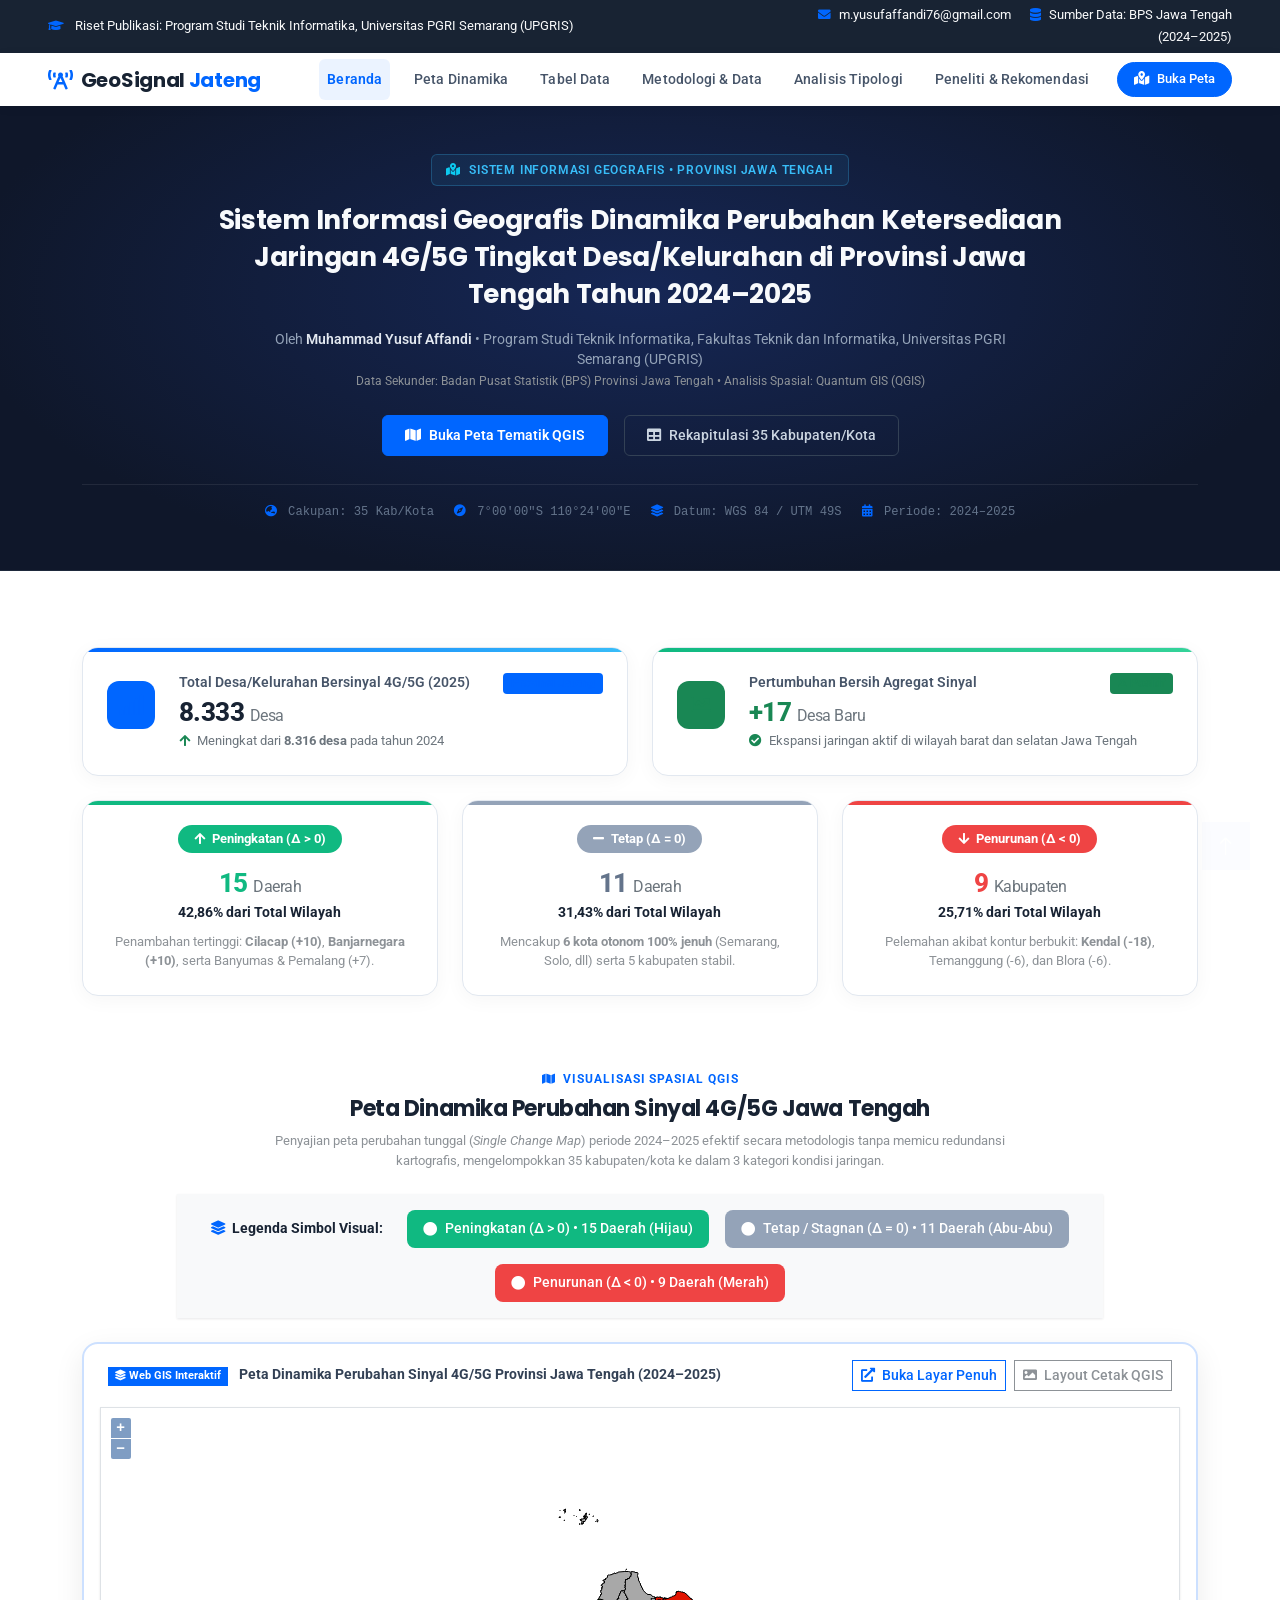
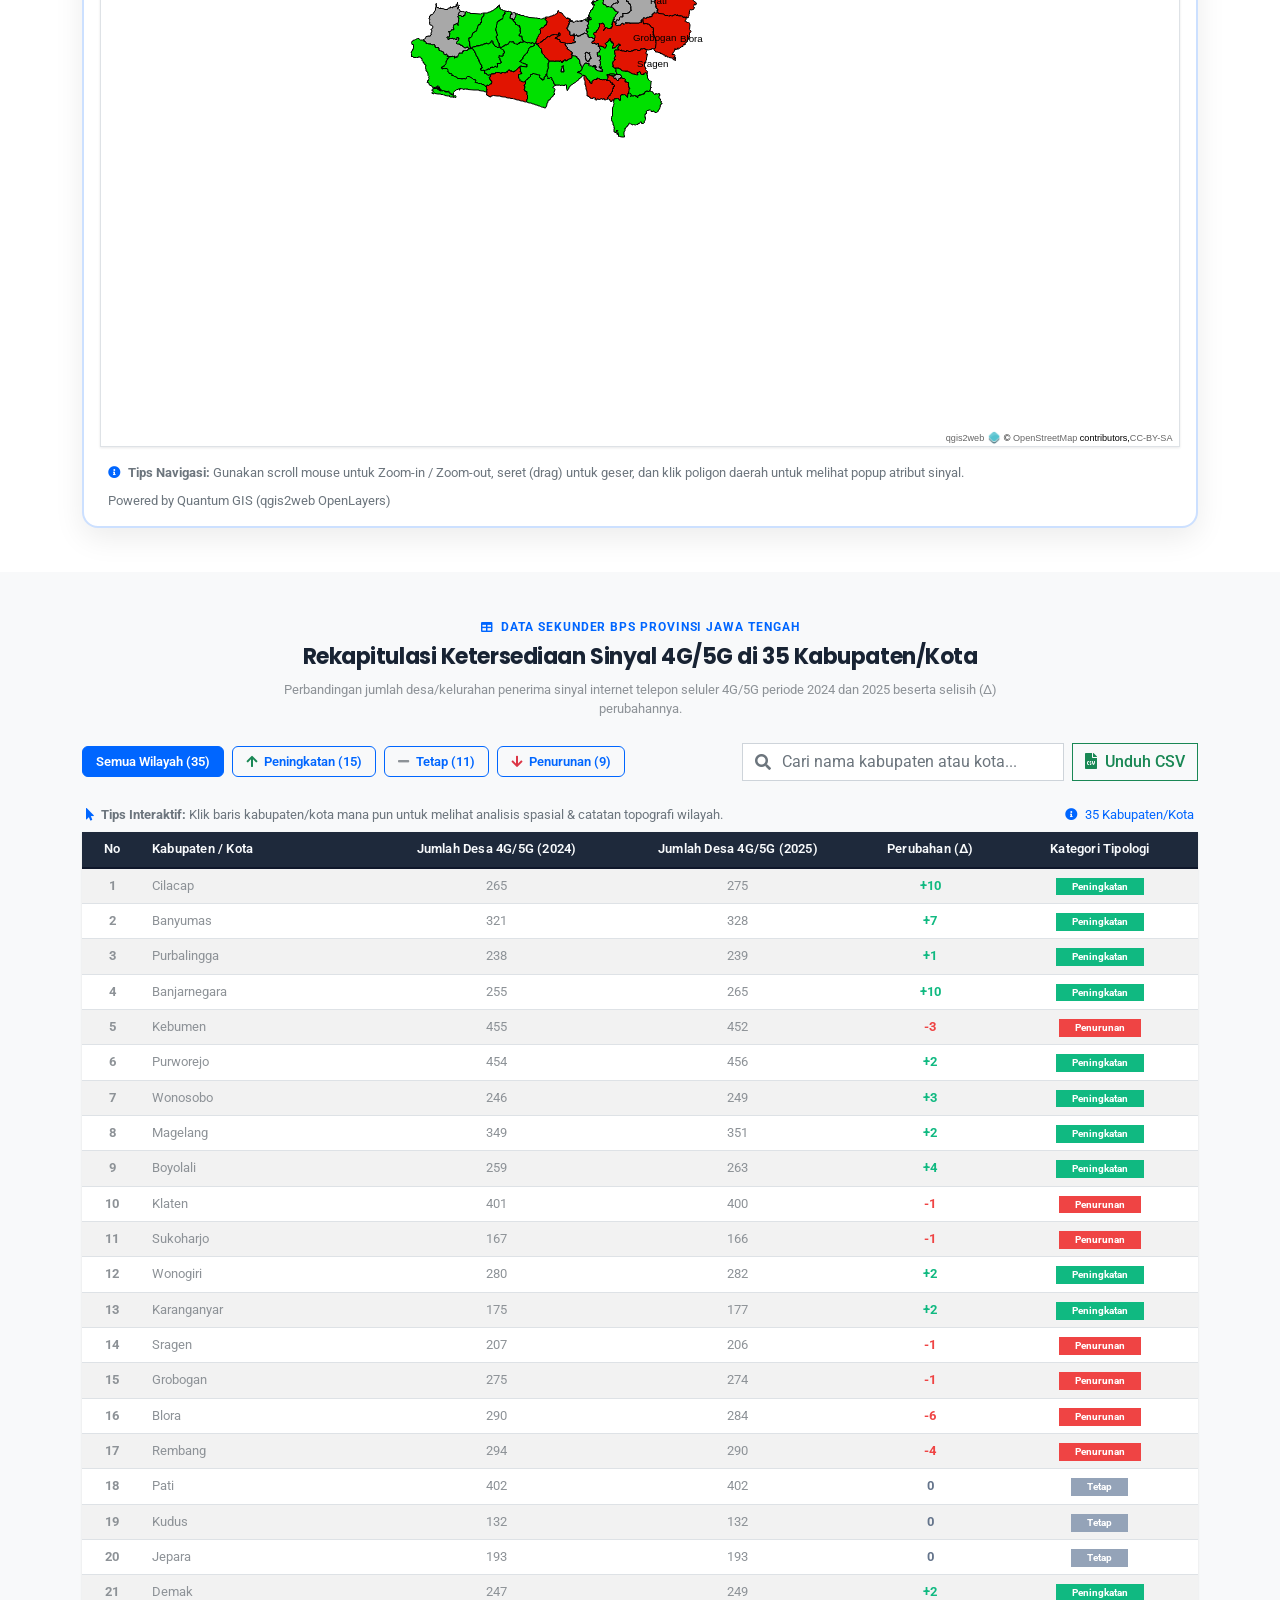
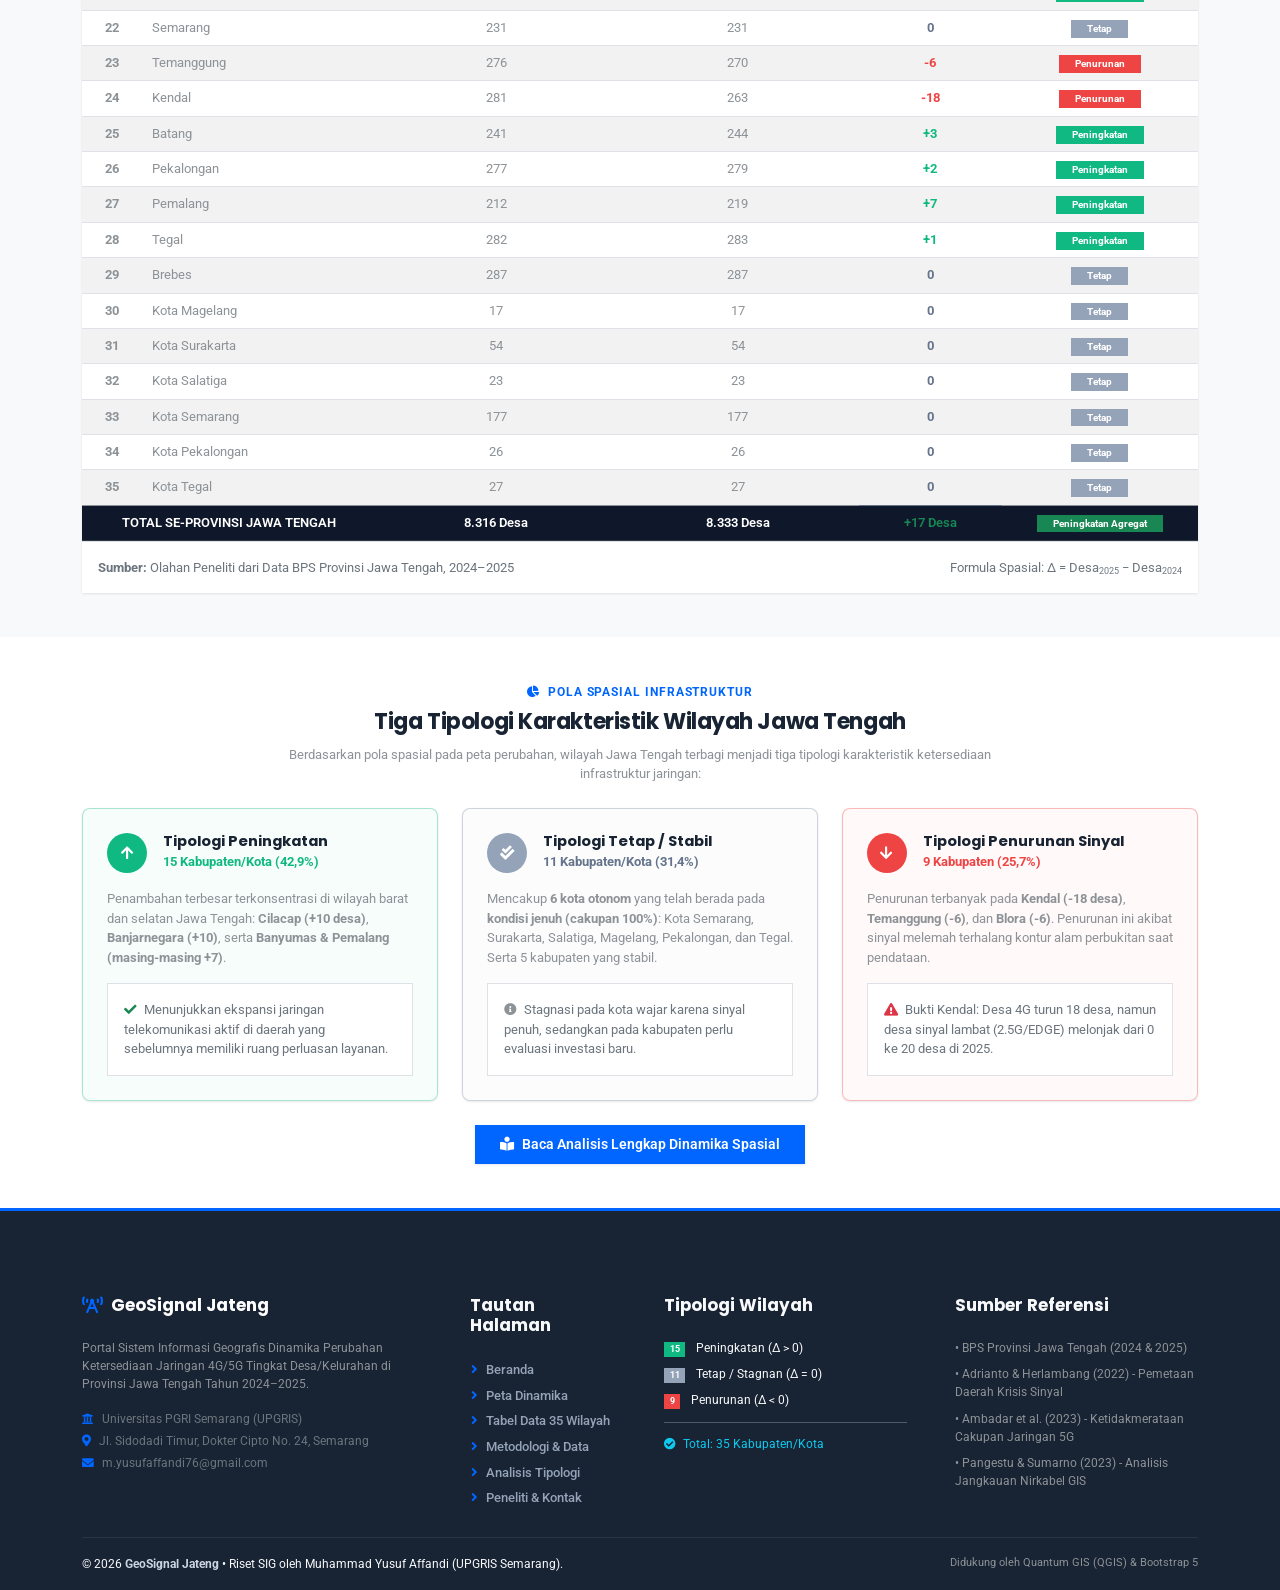
==== commit d784b6cd: "fix(deploy): tambahkan konfigurasi vercel.json, fallback index.html, dan favicon svg" ====
--- a/home-repair-website-template/index.html
+++ b/home-repair-website-template/index.html
@@ -9,7 +9,7 @@
     <meta content="Visualisasi spasial perubahan ketersediaan jaringan sinyal 4G/5G tingkat desa/kelurahan di 35 Kabupaten/Kota Provinsi Jawa Tengah tahun 2024-2025 berbasis QGIS." name="description">
 
     <!-- Favicon -->
-    <link href="img/favicon.ico" rel="icon">
+    <link href="img/favicon.svg" rel="icon" type="image/svg+xml">
 
     <!-- Google Web Fonts -->
     <link rel="preconnect" href="https://fonts.googleapis.com">
